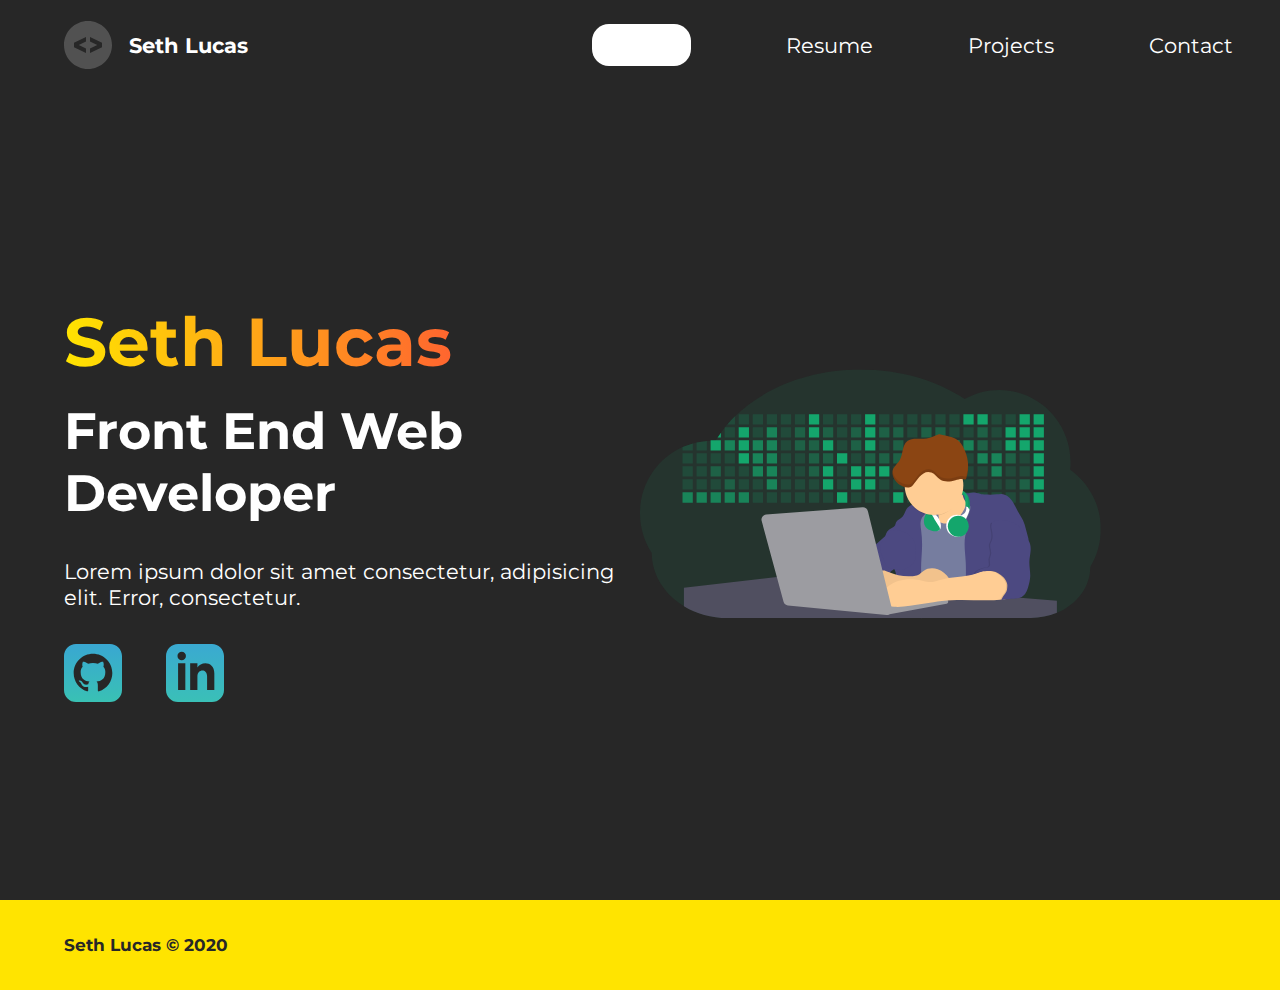
==== index.html @ f6b3a0ad "Initial commit" ====
<!DOCTYPE html>
<html lang="en">
  <head>
    <meta charset="UTF-8" />
    <meta name="viewport" content="width=device-width, initial-scale=1.0" />
    <meta http-equiv="X-UA-Compatible" content="ie=edge" />
    <meta
      name="description"
      content="Seth Lucas is a front end web developer who specializes in html, css"
    />
    <meta name="robots" content="index,follow" />
    <link rel="stylesheet" href="./styles/styles.css" />
    <link
      href="https://fonts.googleapis.com/css2?family=Montserrat:wght@400;500&display=swap"
      rel="stylesheet"
    />
    <title>Seth Lucas | Web Developer</title>
  </head>
  <body>
    <header class="main-head">
      <nav>
        <div class="logo">
          <img src="./icons/code.svg" alt="logo" />
          <h1>Seth Lucas</h1>
        </div>
        <ul>
          <li><a class="active" href="./index.html">Home</a></li>
          <li><a href="">Resume</a></li>
          <li>
            <a href="./projects/index.html">Projects</a>
          </li>
          <li><a href="./contact/index.html">Contact</a></li>
        </ul>
      </nav>
    </header>
    <section class="intro">
      <div class="intro-text">
        <h2>Seth Lucas</h2>
        <h3>
          Front End Web <br />
          Developer
        </h3>
        <p>
          Lorem ipsum dolor sit amet consectetur, adipisicing elit. Error,
          consectetur.
        </p>
        <div class="intro-social">
          <a href="#"
            ><img src="./icons/github.svg" alt="github-social-link"
          /></a>
          <a href="#"
            ><img src="./icons/linked-in.svg" alt="linkedin-social-link"
          /></a>
        </div>
      </div>
      <div class="intro-images">
        <svg
          width="1144"
          height="618"
          viewBox="0 0 1144 618"
          fill="none"
          xmlns="http://www.w3.org/2000/svg"
        >
          <g clip-path="url(#clip0)">
            <path
              opacity="0.1"
              d="M1144 396.23C1144.01 413 1141.71 429.691 1137.15 445.83C1132.74 461.388 1126.26 476.282 1117.88 490.11C1117.88 540.21 1084.06 583.51 1034.97 604.11C1014.46 612.632 992.452 616.983 970.24 616.91H217.17C176.92 616.91 139.62 606.05 109.03 587.55C100.275 582.28 91.9705 576.296 84.2 569.66C50.2 540.44 29.12 500.06 29.12 455.46C10.0381 426.077 -0.0799637 391.775 -1.81681e-05 356.74C-1.81681e-05 283.38 43.39 220.3 105.55 192.45C113.804 188.754 122.333 185.704 131.06 183.33C134.147 182.49 137.267 181.737 140.42 181.07C148.826 179.28 157.352 178.11 165.93 177.57C169.03 177.377 172.147 177.267 175.28 177.24H177C180.46 177.24 183.89 177.36 187.3 177.56L188.42 175.66C189.793 173.367 191.2 171.097 192.64 168.85C195.24 164.757 197.967 160.723 200.82 156.75C203.807 152.557 206.923 148.43 210.17 144.37L211 143.37C212.84 141.077 214.72 138.81 216.64 136.57C222.64 129.577 228.973 122.793 235.64 116.22C307.75 45.54 420.72 0.0400085 547.72 0.0400085C646.54 0.0400085 736.87 27.59 806.06 73.11C832.272 58.2766 861.882 50.4933 892 50.52C989.74 50.52 1069 130.89 1069 230.03C1068.99 236.303 1068.65 242.571 1068 248.81C1091.56 265.488 1110.76 287.588 1123.99 313.245C1137.22 338.902 1144.08 367.364 1144 396.23Z"
              fill="#14A66C"
            />
            <path
              opacity="0.2"
              d="M235.66 116.18V136.53H216.66C222.613 129.543 228.947 122.76 235.66 116.18Z"
              fill="#14A66C"
            />
            <path
              opacity="0.2"
              d="M270.53 111.02H245.02V136.53H270.53V111.02Z"
              fill="#14A66C"
            />
            <path
              opacity="0.2"
              d="M305.39 111.02H279.88V136.53H305.39V111.02Z"
              fill="#14A66C"
            />
            <path
              opacity="0.2"
              d="M340.26 111.02H314.75V136.53H340.26V111.02Z"
              fill="#14A66C"
            />
            <path
              opacity="0.2"
              d="M375.12 111.02H349.61V136.53H375.12V111.02Z"
              fill="#14A66C"
            />
            <path
              opacity="0.2"
              d="M409.99 111.02H384.48V136.53H409.99V111.02Z"
              fill="#14A66C"
            />
            <path
              d="M444.86 111.02H419.35V136.53H444.86V111.02Z"
              fill="#14A66C"
            />
            <path
              opacity="0.2"
              d="M479.72 111.02H454.21V136.53H479.72V111.02Z"
              fill="#14A66C"
            />
            <path
              opacity="0.2"
              d="M514.59 111.02H489.08V136.53H514.59V111.02Z"
              fill="#14A66C"
            />
            <path
              opacity="0.2"
              d="M549.45 111.02H523.94V136.53H549.45V111.02Z"
              fill="#14A66C"
            />
            <path
              d="M584.32 111.02H558.81V136.53H584.32V111.02Z"
              fill="#14A66C"
            />
            <path
              opacity="0.2"
              d="M619.19 111.02H593.68V136.53H619.19V111.02Z"
              fill="#14A66C"
            />
            <path
              opacity="0.2"
              d="M654.05 111.02H628.54V136.53H654.05V111.02Z"
              fill="#14A66C"
            />
            <path
              opacity="0.2"
              d="M688.92 111.02H663.41V136.53H688.92V111.02Z"
              fill="#14A66C"
            />
            <path
              opacity="0.2"
              d="M723.79 111.02H698.28V136.53H723.79V111.02Z"
              fill="#14A66C"
            />
            <path
              opacity="0.2"
              d="M758.65 111.02H733.14V136.53H758.65V111.02Z"
              fill="#14A66C"
            />
            <path
              opacity="0.2"
              d="M793.52 111.02H768.01V136.53H793.52V111.02Z"
              fill="#14A66C"
            />
            <path
              d="M828.38 111.02H802.87V136.53H828.38V111.02Z"
              fill="#14A66C"
            />
            <path
              d="M863.25 111.02H837.74V136.53H863.25V111.02Z"
              fill="#14A66C"
            />
            <path
              opacity="0.2"
              d="M898.12 111.02H872.61V136.53H898.12V111.02Z"
              fill="#14A66C"
            />
            <path
              opacity="0.2"
              d="M932.98 111.02H907.47V136.53H932.98V111.02Z"
              fill="#14A66C"
            />
            <path
              d="M967.85 111.02H942.34V136.53H967.85V111.02Z"
              fill="#14A66C"
            />
            <path
              d="M1002.71 111.02H977.2V136.53H1002.71V111.02Z"
              fill="#14A66C"
            />
            <path
              d="M200.8 156.74V168.84H192.62C195.22 164.72 197.947 160.687 200.8 156.74Z"
              fill="#14A66C"
            />
            <path
              opacity="0.2"
              d="M235.66 143.33H210.15V168.84H235.66V143.33Z"
              fill="#14A66C"
            />
            <path
              d="M270.53 143.33H245.02V168.84H270.53V143.33Z"
              fill="#14A66C"
            />
            <path
              opacity="0.2"
              d="M305.39 143.33H279.88V168.84H305.39V143.33Z"
              fill="#14A66C"
            />
            <path
              opacity="0.7"
              d="M340.26 143.33H314.75V168.84H340.26V143.33Z"
              fill="#14A66C"
            />
            <path
              opacity="0.2"
              d="M375.12 143.33H349.61V168.84H375.12V143.33Z"
              fill="#14A66C"
            />
            <path
              opacity="0.4"
              d="M409.99 143.33H384.48V168.84H409.99V143.33Z"
              fill="#14A66C"
            />
            <path
              d="M444.86 143.33H419.35V168.84H444.86V143.33Z"
              fill="#14A66C"
            />
            <path
              opacity="0.4"
              d="M479.72 143.33H454.21V168.84H479.72V143.33Z"
              fill="#14A66C"
            />
            <path
              opacity="0.2"
              d="M514.59 143.33H489.08V168.84H514.59V143.33Z"
              fill="#14A66C"
            />
            <path
              opacity="0.4"
              d="M549.45 143.33H523.94V168.84H549.45V143.33Z"
              fill="#14A66C"
            />
            <path
              d="M584.32 143.33H558.81V168.84H584.32V143.33Z"
              fill="#14A66C"
            />
            <path
              opacity="0.4"
              d="M619.19 143.33H593.68V168.84H619.19V143.33Z"
              fill="#14A66C"
            />
            <path
              opacity="0.4"
              d="M654.05 143.33H628.54V168.84H654.05V143.33Z"
              fill="#14A66C"
            />
            <path
              opacity="0.2"
              d="M688.92 143.33H663.41V168.84H688.92V143.33Z"
              fill="#14A66C"
            />
            <path
              opacity="0.4"
              d="M723.79 143.33H698.28V168.84H723.79V143.33Z"
              fill="#14A66C"
            />
            <path
              opacity="0.4"
              d="M758.65 143.33H733.14V168.84H758.65V143.33Z"
              fill="#14A66C"
            />
            <path
              opacity="0.2"
              d="M793.52 143.33H768.01V168.84H793.52V143.33Z"
              fill="#14A66C"
            />
            <path
              opacity="0.2"
              d="M828.38 143.33H802.87V168.84H828.38V143.33Z"
              fill="#14A66C"
            />
            <path
              opacity="0.4"
              d="M863.25 143.33H837.74V168.84H863.25V143.33Z"
              fill="#14A66C"
            />
            <path
              opacity="0.2"
              d="M898.12 143.33H872.61V168.84H898.12V143.33Z"
              fill="#14A66C"
            />
            <path
              d="M932.98 143.33H907.47V168.84H932.98V143.33Z"
              fill="#14A66C"
            />
            <path
              d="M967.85 143.33H942.34V168.84H967.85V143.33Z"
              fill="#14A66C"
            />
            <path
              d="M1002.71 143.33H977.2V168.84H1002.71V143.33Z"
              fill="#14A66C"
            />
            <path
              opacity="0.2"
              d="M131.06 183.33V201.16H105.55V192.45C113.804 188.754 122.333 185.704 131.06 183.33Z"
              fill="#14A66C"
            />
            <path
              opacity="0.2"
              d="M165.93 177.57V201.16H140.42V181.07L165.93 177.57Z"
              fill="#14A66C"
            />
            <path
              d="M200.79 175.65H175.28V201.16H200.79V175.65Z"
              fill="#14A66C"
            />
            <path
              opacity="0.7"
              d="M235.66 175.65H210.15V201.16H235.66V175.65Z"
              fill="#14A66C"
            />
            <path
              d="M270.53 175.65H245.02V201.16H270.53V175.65Z"
              fill="#14A66C"
            />
            <path
              opacity="0.7"
              d="M305.39 175.65H279.88V201.16H305.39V175.65Z"
              fill="#14A66C"
            />
            <path
              opacity="0.7"
              d="M340.26 175.65H314.75V201.16H340.26V175.65Z"
              fill="#14A66C"
            />
            <path
              opacity="0.2"
              d="M375.12 175.65H349.61V201.16H375.12V175.65Z"
              fill="#14A66C"
            />
            <path
              opacity="0.4"
              d="M409.99 175.65H384.48V201.16H409.99V175.65Z"
              fill="#14A66C"
            />
            <path
              opacity="0.4"
              d="M444.86 175.65H419.35V201.16H444.86V175.65Z"
              fill="#14A66C"
            />
            <path
              d="M479.72 175.65H454.21V201.16H479.72V175.65Z"
              fill="#14A66C"
            />
            <path
              opacity="0.2"
              d="M514.59 175.65H489.08V201.16H514.59V175.65Z"
              fill="#14A66C"
            />
            <path
              opacity="0.4"
              d="M549.45 175.65H523.94V201.16H549.45V175.65Z"
              fill="#14A66C"
            />
            <path
              d="M584.32 175.65H558.81V201.16H584.32V175.65Z"
              fill="#14A66C"
            />
            <path
              opacity="0.2"
              d="M619.19 175.65H593.68V201.16H619.19V175.65Z"
              fill="#14A66C"
            />
            <path
              opacity="0.4"
              d="M654.05 175.65H628.54V201.16H654.05V175.65Z"
              fill="#14A66C"
            />
            <path
              opacity="0.2"
              d="M688.92 175.65H663.41V201.16H688.92V175.65Z"
              fill="#14A66C"
            />
            <path
              d="M723.79 175.65H698.28V201.16H723.79V175.65Z"
              fill="#14A66C"
            />
            <path
              opacity="0.2"
              d="M758.65 175.65H733.14V201.16H758.65V175.65Z"
              fill="#14A66C"
            />
            <path
              opacity="0.7"
              d="M793.52 175.65H768.01V201.16H793.52V175.65Z"
              fill="#14A66C"
            />
            <path
              opacity="0.7"
              d="M828.38 175.65H802.87V201.16H828.38V175.65Z"
              fill="#14A66C"
            />
            <path
              opacity="0.4"
              d="M863.25 175.65H837.74V201.16H863.25V175.65Z"
              fill="#14A66C"
            />
            <path
              opacity="0.2"
              d="M898.12 175.65H872.61V201.16H898.12V175.65Z"
              fill="#14A66C"
            />
            <path
              d="M932.98 175.65H907.47V201.16H932.98V175.65Z"
              fill="#14A66C"
            />
            <path
              d="M967.85 175.65H942.34V201.16H967.85V175.65Z"
              fill="#14A66C"
            />
            <path
              d="M1002.71 175.65H977.2V201.16H1002.71V175.65Z"
              fill="#14A66C"
            />
            <path
              opacity="0.2"
              d="M131.06 207.96H105.55V233.47H131.06V207.96Z"
              fill="#14A66C"
            />
            <path
              opacity="0.2"
              d="M165.93 207.96H140.42V233.47H165.93V207.96Z"
              fill="#14A66C"
            />
            <path
              opacity="0.2"
              d="M200.79 207.96H175.28V233.47H200.79V207.96Z"
              fill="#14A66C"
            />
            <path
              opacity="0.2"
              d="M235.66 207.96H210.15V233.47H235.66V207.96Z"
              fill="#14A66C"
            />
            <path
              d="M270.53 207.96H245.02V233.47H270.53V207.96Z"
              fill="#14A66C"
            />
            <path
              opacity="0.7"
              d="M305.39 207.96H279.88V233.47H305.39V207.96Z"
              fill="#14A66C"
            />
            <path
              opacity="0.7"
              d="M340.26 207.96H314.75V233.47H340.26V207.96Z"
              fill="#14A66C"
            />
            <path
              opacity="0.2"
              d="M375.12 207.96H349.61V233.47H375.12V207.96Z"
              fill="#14A66C"
            />
            <path
              opacity="0.2"
              d="M409.99 207.96H384.48V233.47H409.99V207.96Z"
              fill="#14A66C"
            />
            <path
              opacity="0.4"
              d="M444.86 207.96H419.35V233.47H444.86V207.96Z"
              fill="#14A66C"
            />
            <path
              opacity="0.4"
              d="M479.72 207.96H454.21V233.47H479.72V207.96Z"
              fill="#14A66C"
            />
            <path
              d="M514.59 207.96H489.08V233.47H514.59V207.96Z"
              fill="#14A66C"
            />
            <path
              opacity="0.2"
              d="M549.45 207.96H523.94V233.47H549.45V207.96Z"
              fill="#14A66C"
            />
            <path
              opacity="0.4"
              d="M584.32 207.96H558.81V233.47H584.32V207.96Z"
              fill="#14A66C"
            />
            <path
              opacity="0.4"
              d="M619.19 207.96H593.68V233.47H619.19V207.96Z"
              fill="#14A66C"
            />
            <path
              opacity="0.4"
              d="M654.05 207.96H628.54V233.47H654.05V207.96Z"
              fill="#14A66C"
            />
            <path
              opacity="0.4"
              d="M688.92 207.96H663.41V233.47H688.92V207.96Z"
              fill="#14A66C"
            />
            <path
              opacity="0.2"
              d="M723.79 207.96H698.28V233.47H723.79V207.96Z"
              fill="#14A66C"
            />
            <path
              opacity="0.2"
              d="M758.65 207.96H733.14V233.47H758.65V207.96Z"
              fill="#14A66C"
            />
            <path
              opacity="0.2"
              d="M793.52 207.96H768.01V233.47H793.52V207.96Z"
              fill="#14A66C"
            />
            <path
              opacity="0.2"
              d="M828.38 207.96H802.87V233.47H828.38V207.96Z"
              fill="#14A66C"
            />
            <path
              opacity="0.7"
              d="M863.25 207.96H837.74V233.47H863.25V207.96Z"
              fill="#14A66C"
            />
            <path
              opacity="0.7"
              d="M898.12 207.96H872.61V233.47H898.12V207.96Z"
              fill="#14A66C"
            />
            <path
              opacity="0.4"
              d="M932.98 207.96H907.47V233.47H932.98V207.96Z"
              fill="#14A66C"
            />
            <path
              opacity="0.2"
              d="M967.85 207.96H942.34V233.47H967.85V207.96Z"
              fill="#14A66C"
            />
            <path
              d="M1002.71 207.96H977.2V233.47H1002.71V207.96Z"
              fill="#14A66C"
            />
            <path
              opacity="0.2"
              d="M131.06 240.28H105.55V265.79H131.06V240.28Z"
              fill="#14A66C"
            />
            <path
              opacity="0.2"
              d="M165.93 240.28H140.42V265.79H165.93V240.28Z"
              fill="#14A66C"
            />
            <path
              opacity="0.4"
              d="M200.79 240.28H175.28V265.79H200.79V240.28Z"
              fill="#14A66C"
            />
            <path
              opacity="0.2"
              d="M235.66 240.28H210.15V265.79H235.66V240.28Z"
              fill="#14A66C"
            />
            <path
              opacity="0.2"
              d="M270.53 240.28H245.02V265.79H270.53V240.28Z"
              fill="#14A66C"
            />
            <path
              opacity="0.7"
              d="M305.39 240.28H279.88V265.79H305.39V240.28Z"
              fill="#14A66C"
            />
            <path
              opacity="0.7"
              d="M340.26 240.28H314.75V265.79H340.26V240.28Z"
              fill="#14A66C"
            />
            <path
              opacity="0.2"
              d="M375.12 240.28H349.61V265.79H375.12V240.28Z"
              fill="#14A66C"
            />
            <path
              opacity="0.2"
              d="M409.99 240.28H384.48V265.79H409.99V240.28Z"
              fill="#14A66C"
            />
            <path
              opacity="0.4"
              d="M444.86 240.28H419.35V265.79H444.86V240.28Z"
              fill="#14A66C"
            />
            <path
              d="M479.72 240.28H454.21V265.79H479.72V240.28Z"
              fill="#14A66C"
            />
            <path
              opacity="0.2"
              d="M514.59 240.28H489.08V265.79H514.59V240.28Z"
              fill="#14A66C"
            />
            <path
              d="M549.45 240.28H523.94V265.79H549.45V240.28Z"
              fill="#14A66C"
            />
            <path
              d="M584.32 240.28H558.81V265.79H584.32V240.28Z"
              fill="#14A66C"
            />
            <path
              d="M619.19 240.28H593.68V265.79H619.19V240.28Z"
              fill="#14A66C"
            />
            <path
              opacity="0.2"
              d="M654.05 240.28H628.54V265.79H654.05V240.28Z"
              fill="#14A66C"
            />
            <path
              d="M688.92 240.28H663.41V265.79H688.92V240.28Z"
              fill="#14A66C"
            />
            <path
              opacity="0.2"
              d="M723.79 240.28H698.28V265.79H723.79V240.28Z"
              fill="#14A66C"
            />
            <path
              opacity="0.2"
              d="M758.65 240.28H733.14V265.79H758.65V240.28Z"
              fill="#14A66C"
            />
            <path
              opacity="0.2"
              d="M793.52 240.28H768.01V265.79H793.52V240.28Z"
              fill="#14A66C"
            />
            <path
              opacity="0.2"
              d="M828.38 240.28H802.87V265.79H828.38V240.28Z"
              fill="#14A66C"
            />
            <path
              opacity="0.2"
              d="M863.25 240.28H837.74V265.79H863.25V240.28Z"
              fill="#14A66C"
            />
            <path
              opacity="0.7"
              d="M898.12 240.28H872.61V265.79H898.12V240.28Z"
              fill="#14A66C"
            />
            <path
              opacity="0.2"
              d="M932.98 240.28H907.47V265.79H932.98V240.28Z"
              fill="#14A66C"
            />
            <path
              opacity="0.2"
              d="M967.85 240.28H942.34V265.79H967.85V240.28Z"
              fill="#14A66C"
            />
            <path
              d="M1002.71 240.28H977.2V265.79H1002.71V240.28Z"
              fill="#14A66C"
            />
            <path
              opacity="0.2"
              d="M131.06 272.59H105.55V298.1H131.06V272.59Z"
              fill="#14A66C"
            />
            <path
              opacity="0.2"
              d="M165.93 272.59H140.42V298.1H165.93V272.59Z"
              fill="#14A66C"
            />
            <path
              opacity="0.2"
              d="M200.79 272.59H175.28V298.1H200.79V272.59Z"
              fill="#14A66C"
            />
            <path
              opacity="0.4"
              d="M235.66 272.59H210.15V298.1H235.66V272.59Z"
              fill="#14A66C"
            />
            <path
              opacity="0.2"
              d="M270.53 272.59H245.02V298.1H270.53V272.59Z"
              fill="#14A66C"
            />
            <path
              opacity="0.2"
              d="M305.39 272.59H279.88V298.1H305.39V272.59Z"
              fill="#14A66C"
            />
            <path
              opacity="0.7"
              d="M340.26 272.59H314.75V298.1H340.26V272.59Z"
              fill="#14A66C"
            />
            <path
              opacity="0.2"
              d="M375.12 272.59H349.61V298.1H375.12V272.59Z"
              fill="#14A66C"
            />
            <path
              opacity="0.2"
              d="M409.99 272.59H384.48V298.1H409.99V272.59Z"
              fill="#14A66C"
            />
            <path
              opacity="0.2"
              d="M444.86 272.59H419.35V298.1H444.86V272.59Z"
              fill="#14A66C"
            />
            <path
              d="M479.72 272.59H454.21V298.1H479.72V272.59Z"
              fill="#14A66C"
            />
            <path
              opacity="0.2"
              d="M514.59 272.59H489.08V298.1H514.59V272.59Z"
              fill="#14A66C"
            />
            <path
              d="M549.45 272.59H523.94V298.1H549.45V272.59Z"
              fill="#14A66C"
            />
            <path
              d="M584.32 272.59H558.81V298.1H584.32V272.59Z"
              fill="#14A66C"
            />
            <path
              opacity="0.2"
              d="M619.19 272.59H593.68V298.1H619.19V272.59Z"
              fill="#14A66C"
            />
            <path
              opacity="0.2"
              d="M654.05 272.59H628.54V298.1H654.05V272.59Z"
              fill="#14A66C"
            />
            <path
              opacity="0.2"
              d="M688.92 272.59H663.41V298.1H688.92V272.59Z"
              fill="#14A66C"
            />
            <path
              opacity="0.2"
              d="M723.79 272.59H698.28V298.1H723.79V272.59Z"
              fill="#14A66C"
            />
            <path
              opacity="0.2"
              d="M758.65 272.59H733.14V298.1H758.65V272.59Z"
              fill="#14A66C"
            />
            <path
              opacity="0.2"
              d="M793.52 272.59H768.01V298.1H793.52V272.59Z"
              fill="#14A66C"
            />
            <path
              opacity="0.2"
              d="M828.38 272.59H802.87V298.1H828.38V272.59Z"
              fill="#14A66C"
            />
            <path
              opacity="0.2"
              d="M863.25 272.59H837.74V298.1H863.25V272.59Z"
              fill="#14A66C"
            />
            <path
              opacity="0.2"
              d="M898.12 272.59H872.61V298.1H898.12V272.59Z"
              fill="#14A66C"
            />
            <path
              opacity="0.2"
              d="M932.98 272.59H907.47V298.1H932.98V272.59Z"
              fill="#14A66C"
            />
            <path
              opacity="0.4"
              d="M967.85 272.59H942.34V298.1H967.85V272.59Z"
              fill="#14A66C"
            />
            <path
              d="M1002.71 272.59H977.2V298.1H1002.71V272.59Z"
              fill="#14A66C"
            />
            <path
              opacity="0.7"
              d="M131.06 304.91H105.55V330.42H131.06V304.91Z"
              fill="#14A66C"
            />
            <path
              opacity="0.7"
              d="M165.93 304.91H140.42V330.42H165.93V304.91Z"
              fill="#14A66C"
            />
            <path
              opacity="0.7"
              d="M200.79 304.91H175.28V330.42H200.79V304.91Z"
              fill="#14A66C"
            />
            <path
              opacity="0.7"
              d="M235.66 304.91H210.15V330.42H235.66V304.91Z"
              fill="#14A66C"
            />
            <path
              opacity="0.7"
              d="M270.53 304.91H245.02V330.42H270.53V304.91Z"
              fill="#14A66C"
            />
            <path
              opacity="0.2"
              d="M305.39 304.91H279.88V330.42H305.39V304.91Z"
              fill="#14A66C"
            />
            <path
              opacity="0.2"
              d="M340.26 304.91H314.75V330.42H340.26V304.91Z"
              fill="#14A66C"
            />
            <path
              opacity="0.2"
              d="M375.12 304.91H349.61V330.42H375.12V304.91Z"
              fill="#14A66C"
            />
            <path
              opacity="0.2"
              d="M409.99 304.91H384.48V330.42H409.99V304.91Z"
              fill="#14A66C"
            />
            <path
              opacity="0.2"
              d="M444.86 304.91H419.35V330.42H444.86V304.91Z"
              fill="#14A66C"
            />
            <path
              opacity="0.2"
              d="M479.72 304.91H454.21V330.42H479.72V304.91Z"
              fill="#14A66C"
            />
            <path
              d="M514.59 304.91H489.08V330.42H514.59V304.91Z"
              fill="#14A66C"
            />
            <path
              opacity="0.2"
              d="M549.45 304.91H523.94V330.42H549.45V304.91Z"
              fill="#14A66C"
            />
            <path
              opacity="0.2"
              d="M584.32 304.91H558.81V330.42H584.32V304.91Z"
              fill="#14A66C"
            />
            <path
              opacity="0.2"
              d="M619.19 304.91H593.68V330.42H619.19V304.91Z"
              fill="#14A66C"
            />
            <path
              d="M654.05 304.91H628.54V330.42H654.05V304.91Z"
              fill="#14A66C"
            />
            <path
              opacity="0.2"
              d="M688.92 304.91H663.41V330.42H688.92V304.91Z"
              fill="#14A66C"
            />
            <path
              opacity="0.2"
              d="M723.79 304.91H698.28V330.42H723.79V304.91Z"
              fill="#14A66C"
            />
            <path
              opacity="0.2"
              d="M758.65 304.91H733.14V330.42H758.65V304.91Z"
              fill="#14A66C"
            />
            <path
              opacity="0.2"
              d="M793.52 304.91H768.01V330.42H793.52V304.91Z"
              fill="#14A66C"
            />
            <path
              opacity="0.2"
              d="M828.38 304.91H802.87V330.42H828.38V304.91Z"
              fill="#14A66C"
            />
            <path
              opacity="0.2"
              d="M863.25 304.91H837.74V330.42H863.25V304.91Z"
              fill="#14A66C"
            />
            <path
              opacity="0.2"
              d="M898.12 304.91H872.61V330.42H898.12V304.91Z"
              fill="#14A66C"
            />
            <path
              opacity="0.2"
              d="M932.98 304.91H907.47V330.42H932.98V304.91Z"
              fill="#14A66C"
            />
            <path
              opacity="0.2"
              d="M967.85 304.91H942.34V330.42H967.85V304.91Z"
              fill="#14A66C"
            />
            <path
              d="M1002.71 304.91H977.2V330.42H1002.71V304.91Z"
              fill="#14A66C"
            />
            <path
              d="M734.52 398.76C753.778 398.76 769.39 383.148 769.39 363.89C769.39 344.632 753.778 329.02 734.52 329.02C715.262 329.02 699.65 344.632 699.65 363.89C699.65 383.148 715.262 398.76 734.52 398.76Z"
              fill="#767D9F"
            />
            <path
              d="M732.71 319.53C736.19 334.717 739.143 350.017 741.57 365.43C742.3 370.01 742.95 374.84 741.29 379.17C739.9 382.78 737.07 385.6 734.85 388.76C732.63 391.92 730.95 395.97 732.3 399.59C733.65 403.21 737.59 405.19 741.35 406.21C752.11 409.11 763.58 407 774.29 403.86C779.139 402.612 783.788 400.686 788.1 398.14C792.64 395.26 796.36 391.26 799.78 387.14C815.39 368.21 825.61 345.49 835.23 322.91C829.049 323.473 822.822 322.556 817.065 320.237C811.307 317.917 806.185 314.261 802.12 309.57C798.18 304.94 795.29 298.49 797.51 292.83C791 296.4 783.27 296.64 776.26 299.08C771.913 300.74 767.728 302.799 763.76 305.23C758.973 307.997 754.213 310.817 749.48 313.69C744.07 316.95 739 319.85 732.71 319.53Z"
              fill="#FFCD94"
            />
            <path
              d="M805.64 345.71C799.53 357.6 791.58 369.03 780.23 376.11C768.88 383.19 753.6 385.11 742.23 378.11C736.63 374.69 732.39 369.49 727.5 365.11C722.61 360.73 716.5 356.98 709.93 357.55C702.69 358.18 697.02 363.83 692.17 369.24C684.81 377.46 677.7 386.03 672.49 395.76C662.49 414.46 660.12 436.32 660.56 457.52C661 478.72 664.07 499.81 664.14 521.01C664.24 547.09 659.82 572.96 655.35 598.65C696.45 593.59 737.6 604.65 778.79 608.84C805.15 611.55 831.71 611.49 858.21 611.42C862.87 611.42 867.83 611.3 871.71 608.72C874.082 606.99 875.999 604.712 877.3 602.08C880.96 595.33 882.43 587.63 883.45 580.02C886.04 560.8 886.12 541.34 886.19 521.94C886.37 474.94 886.54 427.77 880.57 381.14C879.1 369.67 877.22 358.14 872.82 347.41C868.42 336.68 861.24 326.81 851.2 321.06C844.75 317.36 829.8 310.92 822.2 314.65C813.67 318.81 809.73 337.75 805.64 345.71Z"
              fill="#767D9F"
            />
            <path
              d="M808.68 478.43C807.13 449.43 800.82 418.48 814.25 392.74C817.55 386.42 805.71 378.53 809.37 372.41C813.836 364.948 817.223 356.892 819.43 348.48C820.19 345.59 820.8 342.53 820.08 339.63C818.75 334.34 813.52 331.19 809.08 327.97C804.18 324.41 801.66 313.56 800.08 307.69C798.5 301.82 812.65 308.89 818.34 306.8C826.24 303.91 836.28 305.73 844.16 308.66C848.56 310.28 853.34 310.42 858.03 310.54C867.14 310.78 876.28 311.01 885.32 309.89C889.38 309.38 893.45 308.61 897.53 308.84C907.94 309.43 916.99 316.55 923.15 324.97C929.31 333.39 933.23 343.2 938.28 352.32C942.49 359.92 947.51 367.1 951.1 375.01C954.28 382.01 956.29 389.53 958.28 397.01L963.41 416.2C964.307 418.945 964.733 421.823 964.67 424.71C964.41 427.78 963.05 430.64 961.67 433.37C956.452 443.489 950.195 453.037 943 461.86C932.21 475.09 919.11 487.02 912.7 502.86C910.2 509.03 908.81 515.59 907.54 522.13C902.42 548.287 898.78 574.713 896.64 601.28C884.955 595.873 872.707 591.778 860.12 589.07C853.845 587.728 847.503 586.726 841.12 586.07C835.53 585.49 828.32 586.59 823 585.07C814.1 582.54 813.12 567.49 811.77 559.61C809.61 547.06 809.18 534.29 809.1 521.61C809 507.19 809.45 492.8 808.68 478.43Z"
              fill="#4C4981"
            />
            <path
              d="M613.23 424.2C617.44 448.2 622.08 472.27 631.23 494.82C631 495.04 630.77 495.24 630.54 495.44C629.73 496.13 628.89 496.78 628.01 497.44C625.96 498.88 623.71 500.1 622.01 501.98C621.366 502.699 620.858 503.53 620.51 504.43C620.196 505.133 620.033 505.895 620.033 506.665C620.033 507.435 620.196 508.197 620.51 508.9C615.74 511.01 610.2 510.36 604.85 510.16C600.24 509.99 595.77 510.16 592.07 512.69C586.93 516.23 585.38 523.03 584.55 529.21C584.243 531.463 583.98 533.72 583.76 535.98C583.547 538.08 583.373 540.187 583.24 542.3C582.787 549.291 582.723 556.302 583.05 563.3C583.103 564.58 583.173 565.86 583.26 567.14C566.92 566.75 552.03 558.23 537.94 549.95C534.72 548.06 531.4 546.07 529.31 542.95C527.384 539.886 526.569 536.253 527 532.66C527 532.15 527.09 531.66 527.16 531.14C527.608 528.172 528.376 525.262 529.45 522.46C533.858 510.524 540.356 499.468 548.64 489.81C552.22 485.63 556.25 481.54 557.92 476.29C558.65 474 558.92 471.57 559.66 469.29C562.98 459.41 574.96 454.74 579.06 445.15C580.06 442.86 580.52 440.35 581.76 438.15C582.876 436.322 584.316 434.712 586.01 433.4C586.74 432.79 587.5 432.2 588.25 431.61C595.277 426.103 602.047 420.287 608.56 414.16C609.773 413.02 610.973 411.867 612.16 410.7C612.002 415.226 612.361 419.755 613.23 424.2Z"
              fill="#4C4981"
            />
            <path
              d="M714 353.22C712.56 354.74 711 356.17 709.47 357.59L709.06 357.96L707.44 359.46C704.5 361.998 701.955 364.96 699.89 368.25L699.72 368.53C694.62 377.66 696.51 388.9 697.93 399.27C699.691 412.193 700.483 425.229 700.3 438.27C700.04 456.27 697.92 474.15 697.88 492.13C697.88 496.21 697.97 500.28 698.15 504.36C698.44 510.99 698.94 517.61 699.54 524.23C700.19 531.49 700.97 538.74 701.7 545.99C702.28 551.6 702.83 557.2 703.29 562.8C703.52 565.7 703.74 568.59 703.92 571.49C704.13 574.89 704.3 578.3 704.4 581.7C704.47 583.86 704.51 586.01 704.51 588.17C704.51 589.4 704.51 590.62 704.51 591.84C704.51 594.18 704.447 596.513 704.32 598.84C704.187 601.833 703.983 604.833 703.71 607.84C703.4 611.11 702.85 614.68 700.55 616.98C700.41 617.12 700.26 617.25 700.11 617.38L696.87 616.98C674.535 614.306 651.986 613.904 629.57 615.78C630.06 612.4 630.51 609.03 630.95 605.64C631.15 604.04 631.35 602.43 631.54 600.82C631.76 598.98 631.97 597.14 632.17 595.3C632.4 593.3 632.61 591.3 632.81 589.3C633.33 584.147 633.787 578.99 634.18 573.83C634.76 566.303 635.2 558.763 635.5 551.21C635.647 547.603 635.76 543.993 635.84 540.38C635.953 535.9 636.007 531.417 636 526.93C636 522.57 635.963 518.203 635.89 513.83C635.89 512.39 635.83 510.95 635.71 509.52C635.624 508.232 635.447 506.953 635.18 505.69C634.437 502.779 633.433 499.941 632.18 497.21C631.96 496.69 631.75 496.21 631.54 495.66C631.42 495.39 631.31 495.11 631.2 494.84C636.96 489.71 641.06 482.84 645 476.08C651.39 465.19 657.93 453.82 659 441.24C660.07 428.66 653.82 414.53 641.8 410.69C638.53 409.69 635.07 409.41 631.7 408.82C628.52 408.26 621.89 406.99 618.21 404.71C616.21 406.763 614.21 408.78 612.21 410.76C612.331 407.739 613.07 404.775 614.38 402.05L615.8 402.12C615.684 401.8 615.63 401.46 615.64 401.12C615.64 400.05 616.38 398.84 617.96 397.5C622.67 393.5 630.08 392.61 633.05 387.2C634.29 384.95 634.5 382.27 635.5 379.91C638.37 373.18 646.61 370.7 651.57 365.32C656.53 359.94 657.77 352.32 661.78 346.32C664.775 341.938 668.93 338.476 673.78 336.32C674.18 336.13 674.59 335.94 675 335.77C683.3 332.22 693.16 331.41 701.76 331.43C705.1 331.43 713.76 331.53 718 333.22C718.688 333.466 719.317 333.85 719.85 334.35C724.37 339.27 717.34 349.66 714 353.22Z"
              fill="#4C4981"
            />
            <path
              d="M614.72 401.35C622.445 399.024 630.555 398.257 638.579 399.093C646.603 399.929 654.381 402.352 661.46 406.22C668.66 410.22 675.12 415.8 679.08 423C685.03 433.8 684.77 446.82 684.35 459.15C684.14 465.32 683.87 471.71 681.15 477.25C678 483.66 672.06 488.06 666 491.66C662.204 494.082 658.045 495.881 653.68 496.99C646.96 498.45 639.98 497.21 633.21 495.99C625.85 494.63 617.95 492.99 612.84 487.51C609.84 484.33 608.2 480.2 606.58 476.16C604.253 470.327 601.92 464.5 599.58 458.68C595.53 448.57 594.16 440.16 599.51 430.31C601.94 425.82 604.91 421.62 607.31 417.1C608.51 414.8 612.81 401.94 614.72 401.35Z"
              fill="#4C4981"
            />
            <path
              d="M1035 574.22V604.12C1014.49 612.641 992.482 616.993 970.27 616.92H700.58C700.44 617.06 700.29 617.19 700.14 617.32L696.9 616.92H217.17C176.92 616.92 139.62 606.06 109.03 587.56V541.91L339.75 515.28H339.93L474.29 526.66L509.06 529.66L527.12 531.19L564.5 534.36L583.73 535.99L611.73 538.37L615.67 538.7L635.85 540.41L663.23 542.66L701.73 545.92L765.91 551.37L811.06 555.2L885.2 561.49L899.3 562.68L900.82 562.81L902.14 562.92L920.76 564.5L941.2 566.24L943.57 566.44L1035 574.22Z"
              fill="#504F60"
            />
            <path
              d="M764 573.12L474.86 523.77L463.65 580.46L596.19 596.33L637 601.44L749.26 579.33L764 573.12Z"
              fill="#9C9CA1"
            />
            <path
              d="M614.33 598.6L759.19 571.37C759.915 571.231 760.661 571.255 761.376 571.438C762.09 571.622 762.755 571.962 763.323 572.433C763.891 572.905 764.348 573.496 764.66 574.164C764.972 574.833 765.133 575.562 765.13 576.3C765.133 577.471 764.726 578.605 763.978 579.506C763.231 580.407 762.191 581.017 761.04 581.23L619.57 607.72L614.33 598.6Z"
              fill="#9C9CA1"
            />
            <path
              d="M677.17 512.97C681.68 512.55 686.25 511.84 690.31 509.84C695.31 507.35 699.2 503.06 703.83 499.9C714.01 492.9 727.63 491.96 739.3 495.98C750.97 500 760.71 508.61 767.53 518.89C772.06 525.74 775.46 534.48 772.26 542.04C771.162 544.351 769.778 546.515 768.14 548.48L759.8 559.38C758.216 561.671 756.309 563.722 754.14 565.47C751.02 567.74 747.14 568.67 743.32 569.23C733.17 570.71 722.84 569.87 712.61 570.55C695.04 571.72 677.88 577.38 660.27 577.19C650.15 577.08 640.16 575.04 630.27 573L586.5 564C578.88 562.44 570.27 560.16 566.68 553.25C565.07 550.14 564.77 546.54 564.58 543.04C564.06 533.4 564.58 522.68 571.26 515.73C577.54 509.21 587.47 507.15 594.97 502.33C604.15 496.42 607.18 498.33 616.86 502.77C635.745 511.322 656.523 514.837 677.17 512.97Z"
              fill="#FFCD94"
            />
            <path
              opacity="0.05"
              d="M677.17 512.97C681.68 512.55 686.25 511.84 690.31 509.84C695.31 507.35 699.2 503.06 703.83 499.9C714.01 492.9 727.63 491.96 739.3 495.98C750.97 500 760.71 508.61 767.53 518.89C772.06 525.74 775.46 534.48 772.26 542.04C771.162 544.351 769.778 546.515 768.14 548.48L759.8 559.38C758.216 561.671 756.309 563.722 754.14 565.47C751.02 567.74 747.14 568.67 743.32 569.23C733.17 570.71 722.84 569.87 712.61 570.55C695.04 571.72 677.88 577.38 660.27 577.19C650.15 577.08 640.16 575.04 630.27 573L586.5 564C578.88 562.44 570.27 560.16 566.68 553.25C565.07 550.14 564.77 546.54 564.58 543.04C564.06 533.4 564.58 522.68 571.26 515.73C577.54 509.21 587.47 507.15 594.97 502.33C604.15 496.42 607.18 498.33 616.86 502.77C635.745 511.322 656.523 514.837 677.17 512.97Z"
              fill="black"
            />
            <path
              d="M852.94 499.26C840.66 504.01 828.31 508.78 815.45 511.61C793.89 516.36 771.33 515.61 749.94 521.04C738.64 523.92 727.41 528.56 715.8 527.62C710.61 527.2 705.6 525.62 700.55 524.42C672.18 517.42 639.93 519.69 616.89 537.69C609.01 543.84 602.56 551.51 596.71 559.69C595.458 561.457 594.612 563.478 594.232 565.61C593.853 567.742 593.948 569.931 594.513 572.022C595.078 574.112 596.097 576.052 597.499 577.702C598.9 579.353 600.649 580.674 602.62 581.57C611.58 585.691 621.178 588.251 631 589.14C644.13 590.3 657.32 588.44 670.38 586.58C689.76 583.83 709.15 581.07 728.48 577.98C735.42 576.87 742.36 575.72 749.34 574.84C799.57 568.49 850.71 576.21 901.07 570.91C906.16 570.37 911.34 569.67 915.97 567.5C927.69 562 933.49 547.5 931.07 534.76C928.65 522.02 919.31 511.43 908.07 504.93C898.65 499.46 888.49 497.25 878 494.93C868.26 492.66 862.32 495.66 852.94 499.26Z"
              fill="#FFCD94"
            />
            <path
              opacity="0.1"
              d="M960.67 423.1C966.21 430.36 967.39 440.1 966.79 449.19C966.19 458.28 964.03 467.27 963.71 476.4C963.27 488.92 966.29 501.4 965.78 513.88C965.42 522.61 963.35 531.17 960.9 539.55C958.01 549.44 953.83 560.07 944.7 564.82C932.58 571.13 907.16 567.58 894.41 572.52C895.57 565.29 906.69 554.82 907.85 547.59C908.65 542.59 909.46 537.45 908.6 532.44C907.5 526.05 903.75 520.38 899.3 515.66C892.22 508.15 882.98 502.5 872.83 500.66C862.68 498.82 837.83 500.33 829.71 506.74C828.71 500.12 847.31 493.74 853.85 492.31C857.11 491.58 860.85 491.99 863.46 489.92C868.46 486 864.83 478.19 865.07 471.92C865.26 466.92 868.18 462.34 868.77 457.34C869.77 449.34 864.55 441.19 866.6 433.34C867.36 430.44 869.05 427.89 870.22 425.13C873.78 416.68 872.22 407.04 870.32 398.06C869.14 392.42 867.99 386.06 871.13 381.25C874.04 376.76 882.3 392.75 887.59 392.01C905.06 389.56 920.87 376.61 934.98 387.21C942.17 392.61 943.11 398.21 945.98 405.92C948.77 413.26 956 417.02 960.67 423.1Z"
              fill="black"
            />
            <path
              d="M963.67 423.1C969.21 430.36 970.39 440.1 969.79 449.19C969.19 458.28 967.03 467.27 966.71 476.4C966.27 488.92 969.29 501.4 968.78 513.88C968.42 522.61 966.35 531.17 963.9 539.55C961.01 549.44 956.83 560.07 947.7 564.82C935.58 571.13 910.16 567.58 897.41 572.52C898.57 565.29 909.69 554.82 910.85 547.59C911.65 542.59 912.46 537.45 911.6 532.44C910.5 526.05 906.75 520.38 902.3 515.66C895.22 508.15 885.98 502.5 875.83 500.66C865.68 498.82 840.83 500.33 832.71 506.74C831.71 500.12 850.31 493.74 856.85 492.31C860.11 491.58 863.85 491.99 866.46 489.92C871.46 486 867.83 478.19 868.07 471.92C868.26 466.92 871.18 462.34 871.77 457.34C872.77 449.34 867.55 441.19 869.6 433.34C870.36 430.44 872.05 427.89 873.22 425.13C876.78 416.68 875.22 407.04 873.32 398.06C872.14 392.42 870.99 386.06 874.13 381.25C877.04 376.76 882.73 375.06 888.02 374.31C905.732 371.914 923.678 376.544 938.02 387.21C945.21 392.61 946.15 398.21 949.02 405.92C951.77 413.26 959 417.02 963.67 423.1Z"
              fill="#4C4981"
            />
            <path
              d="M302 375.72L356.37 576.66C357.037 579.122 358.439 581.322 360.388 582.968C362.337 584.613 364.741 585.625 367.28 585.87L612 609.38C613.994 609.572 616.006 609.284 617.866 608.539C619.726 607.794 621.381 606.614 622.691 605.098C624.001 603.582 624.929 601.774 625.397 599.826C625.865 597.878 625.859 595.846 625.38 593.9L565.84 351.52C565.132 348.639 563.424 346.102 561.022 344.361C558.62 342.62 555.678 341.787 552.72 342.01L313.13 359.93C311.29 360.073 309.505 360.62 307.901 361.532C306.297 362.445 304.915 363.699 303.852 365.208C302.789 366.716 302.072 368.44 301.752 370.257C301.431 372.074 301.516 373.939 302 375.72Z"
              fill="#9C9CA1"
            />
            <path
              d="M787.11 414.93C801.966 414.93 814.01 402.73 814.01 387.68C814.01 372.63 801.966 360.43 787.11 360.43C772.254 360.43 760.21 372.63 760.21 387.68C760.21 402.73 772.254 414.93 787.11 414.93Z"
              fill="white"
            />
            <path
              d="M809.2 337.97C809.2 337.97 814.87 354.83 798.14 361.92L796 365.66L806.48 376C806.48 376 819.4 352.43 818 344.06C818 344.06 816 335.56 809.2 337.97Z"
              fill="white"
            />
            <path
              d="M790.2 414.93C804.526 414.93 816.14 403.316 816.14 388.99C816.14 374.664 804.526 363.05 790.2 363.05C775.874 363.05 764.26 374.664 764.26 388.99C764.26 403.316 775.874 414.93 790.2 414.93Z"
              fill="#14A66C"
            />
            <path
              d="M818.13 347.89L814.01 341.09L808.01 340.24C809.29 317.85 803.48 311.18 803.48 311.18L802.13 311.05L796.25 310.48L785.19 299V295.74C800.73 297.59 809.32 304.97 813.96 313.62C822.16 328.8 818.13 347.89 818.13 347.89Z"
              fill="#14A66C"
            />
            <path
              opacity="0.1"
              d="M802.18 306.93V311.05L796.3 310.48L785.24 299C785.24 299 802.35 302.83 802.18 306.93Z"
              fill="black"
              stroke="#4C4981"
              stroke-miterlimit="10"
            />
            <path
              opacity="0.1"
              d="M818.13 347.89L814.01 341.09V313.66C822.16 328.8 818.13 347.89 818.13 347.89Z"
              fill="black"
              stroke="#4C4981"
              stroke-miterlimit="10"
            />
            <path
              d="M742.267 399.653C749.168 395.668 748.871 382.233 741.603 369.644C734.335 357.056 722.848 350.081 715.947 354.066C709.045 358.05 709.342 371.486 716.61 384.074C723.878 396.663 735.365 403.638 742.267 399.653Z"
              fill="white"
            />
            <path
              d="M733 374.66C740.27 387.25 749.19 395.66 742.29 399.66C735.39 403.66 715.29 401.66 708.02 389.06C700.75 376.46 707.35 359.06 714.25 355.06C721.15 351.06 725.72 362.04 733 374.66Z"
              fill="#14A66C"
            />
            <path
              opacity="0.1"
              d="M797.73 283.96C797.73 324.19 770.2 362.96 729.97 362.96C710.649 362.96 692.119 355.285 678.457 341.623C664.795 327.961 657.12 309.431 657.12 290.11C657.12 270.789 664.795 252.259 678.457 238.597C692.119 224.935 710.649 217.26 729.97 217.26C770.2 217.3 797.73 243.72 797.73 283.96Z"
              fill="black"
            />
            <path
              d="M729.97 361C770.204 361 802.82 328.384 802.82 288.15C802.82 247.916 770.204 215.3 729.97 215.3C689.736 215.3 657.12 247.916 657.12 288.15C657.12 328.384 689.736 361 729.97 361Z"
              fill="#FFCD94"
            />
            <path
              d="M723.57 255.87C732.24 259.06 737.37 268.02 745.15 273.01C756.15 280.01 770.47 278.2 783.03 274.74C790.03 272.83 797.35 270.5 804.24 272.62C805.253 273.069 806.371 273.228 807.47 273.08C808.97 272.65 809.71 270.99 810.2 269.51C818.72 244.11 814.89 215.34 802.03 191.84C798.71 185.78 794.73 179.92 789.25 175.71C784.93 172.4 779.85 170.23 774.73 168.38C765.373 165.02 755.696 162.63 745.85 161.25C744.111 160.934 742.335 160.877 740.58 161.08C738.17 161.47 736.01 162.77 733.86 163.93C724.652 168.866 714.44 171.64 704 172.04C690 172.57 674 169.27 663.21 178.25C650.21 189.02 653.45 210.03 645.02 224.65C639.44 234.32 628.68 241.34 626.91 252.35C626.449 255.715 626.663 259.139 627.54 262.42C631.66 279.36 648.06 292.48 665.54 292.79C668.224 292.995 670.912 292.444 673.3 291.2C674.864 290.133 676.245 288.819 677.39 287.31C688.84 273.75 701.94 247.91 723.57 255.87Z"
              fill="#8B4513"
            />
            <path
              opacity="0.1"
              d="M810.2 262.14C809.71 263.62 808.97 265.28 807.47 265.71C806.371 265.858 805.253 265.699 804.24 265.25C797.35 263.13 789.99 265.46 783.04 267.37C770.47 270.83 756.12 272.68 745.16 265.64C737.37 260.64 732.25 251.64 723.57 248.5C701.94 240.5 688.84 266.38 677.36 279.94C676.215 281.449 674.834 282.763 673.27 283.83C670.882 285.074 668.194 285.625 665.51 285.42C648.09 285.11 631.68 271.99 627.51 255.05C627.28 254.05 627.08 253.05 626.93 252.05C626.93 252.14 626.93 252.22 626.88 252.31C626.419 255.675 626.633 259.098 627.51 262.38C631.63 279.32 648.04 292.44 665.51 292.75C668.194 292.955 670.882 292.404 673.27 291.16C674.834 290.093 676.215 288.779 677.36 287.27C688.84 273.71 701.94 247.87 723.57 255.83C732.25 259.02 737.37 267.98 745.16 272.97C756.16 279.97 770.47 278.16 783.04 274.7C790.04 272.79 797.35 270.46 804.24 272.58C805.253 273.029 806.371 273.188 807.47 273.04C808.97 272.61 809.71 270.95 810.2 269.47C813.637 259.077 815.155 248.146 814.68 237.21C814.386 245.691 812.877 254.087 810.2 262.14Z"
              fill="black"
            />
          </g>
          <defs>
            <clipPath id="clip0">
              <rect width="1144" height="617.32" fill="white" />
            </clipPath>
          </defs>
        </svg>
        <img class="splash" src="./img/splash-1.svg" alt="" />
      </div>
    </section>
    <footer>
      <h4>Seth Lucas &copy; 2020</h4>
    </footer>
  </body>
</html>
---- styles/styles.css ----
/* GLOBAL STYLES */
* {
  margin: 0;
  padding: 0;
  -webkit-box-sizing: border-box;
          box-sizing: border-box;
}

html {
  font-size: 62.5%;
}

body {
  font-family: "Montserrat", sans-serif;
  background: #272727;
}

h1 {
  font-size: 2.5rem;
}

li,
button,
label,
input,
a,
p {
  font-size: 2.5rem;
}

h2 {
  font-size: 4rem;
}

h3 {
  font-size: 2.5rem;
}

h4,
h5 {
  font-size: 2rem;
}

ul {
  list-style: none;
}

a {
  text-decoration: none;
  color: #ffffff;
}

.main-head {
  width: 95%;
  margin: 0 0 0 auto;
}

nav {
  display: -webkit-box;
  display: -ms-flexbox;
  display: flex;
  -webkit-box-pack: justify;
      -ms-flex-pack: justify;
          justify-content: space-between;
  -webkit-box-align: center;
      -ms-flex-align: center;
          align-items: center;
  -webkit-box-orient: horizontal;
  -webkit-box-direction: normal;
      -ms-flex-direction: row;
          flex-direction: row;
  min-height: 10vh;
  width: 60%;
  -ms-flex-wrap: wrap;
      flex-wrap: wrap;
}

nav .logo {
  display: -webkit-box;
  display: -ms-flexbox;
  display: flex;
  -webkit-box-pack: start;
      -ms-flex-pack: start;
          justify-content: flex-start;
  -webkit-box-align: center;
      -ms-flex-align: center;
          align-items: center;
  -webkit-box-orient: horizontal;
  -webkit-box-direction: normal;
      -ms-flex-direction: row;
          flex-direction: row;
  -webkit-box-flex: 1;
      -ms-flex: 1 1 10rem;
          flex: 1 1 10rem;
}

nav .logo h1 {
  margin: 2rem;
  color: #ffffff;
}

nav ul {
  display: -webkit-box;
  display: -ms-flexbox;
  display: flex;
  -ms-flex-pack: distribute;
      justify-content: space-around;
  -webkit-box-align: center;
      -ms-flex-align: center;
          align-items: center;
  -webkit-box-orient: horizontal;
  -webkit-box-direction: normal;
      -ms-flex-direction: row;
          flex-direction: row;
  -webkit-box-flex: 1;
      -ms-flex: 1 1 40rem;
          flex: 1 1 40rem;
}

.intro {
  min-height: 90vh;
  width: 90%;
  margin: auto;
  -ms-flex-wrap: wrap;
      flex-wrap: wrap;
  display: -webkit-box;
  display: -ms-flexbox;
  display: flex;
  -webkit-box-pack: justify;
      -ms-flex-pack: justify;
          justify-content: space-between;
  -webkit-box-align: center;
      -ms-flex-align: center;
          align-items: center;
  -webkit-box-orient: horizontal;
  -webkit-box-direction: normal;
      -ms-flex-direction: row;
          flex-direction: row;
}

.intro h2 {
  font-size: 8rem;
  padding-top: 2rem;
  background: -webkit-gradient(linear, left top, right top, from(#ffe400), to(#ff652f));
  background: linear-gradient(left, #ffe400, #ff652f);
  -webkit-background-clip: text;
  -webkit-text-fill-color: transparent;
  display: inline-block;
}

.intro h3 {
  font-size: 6rem;
  padding: 2rem 0rem;
  color: #ffffff;
}

.intro p {
  padding-top: 2rem;
  color: #ffffff;
}

.splash {
  position: absolute;
  top: 0%;
  right: 0%;
  height: 100%;
  z-index: -1;
}

.intro-social {
  margin-top: 4rem;
}

.intro-social a {
  margin-right: 5rem;
}

.active {
  background: #ffffff;
  color: white;
  padding: 1rem 2rem;
  border-radius: 2rem;
}

.intro-text,
.intro-images {
  -webkit-box-flex: 1;
      -ms-flex: 1 1 40rem;
          flex: 1 1 40rem;
}

#plant-left {
  -webkit-animation: plant 1.5s ease infinite alternate;
          animation: plant 1.5s ease infinite alternate;
}

#plant-right {
  -webkit-animation: plant 1.5s ease infinite alternate;
          animation: plant 1.5s ease infinite alternate;
}

#me {
  -webkit-animation: me 1s ease infinite alternate;
          animation: me 1s ease infinite alternate;
  -webkit-transform-origin: bottom;
          transform-origin: bottom;
}

#clock-arrow {
  -webkit-animation: clock 1.5s infinite linear;
          animation: clock 1.5s infinite linear;
  transform-box: fill-box;
  -webkit-transform-origin: bottom;
          transform-origin: bottom;
}

@-webkit-keyframes me {
  from {
    -webkit-transform: rotateZ(-5deg);
            transform: rotateZ(-5deg);
  }
  to {
    -webkit-transform: rotateZ(5deg);
            transform: rotateZ(5deg);
  }
}

@keyframes me {
  from {
    -webkit-transform: rotateZ(-5deg);
            transform: rotateZ(-5deg);
  }
  to {
    -webkit-transform: rotateZ(5deg);
            transform: rotateZ(5deg);
  }
}

@-webkit-keyframes plant {
  from {
    -webkit-transform: translateY(0%);
            transform: translateY(0%);
  }
  to {
    -webkit-transform: transalteY(-50%);
            transform: transalteY(-50%);
  }
}

@keyframes plant {
  from {
    -webkit-transform: translateY(0%);
            transform: translateY(0%);
  }
  to {
    -webkit-transform: transalteY(-50%);
            transform: transalteY(-50%);
  }
}

@-webkit-keyframes clock {
  from {
    -webkit-transform: rotateZ(0deg);
            transform: rotateZ(0deg);
  }
  to {
    -webkit-transform: rotateZ(360deg);
            transform: rotateZ(360deg);
  }
}

@keyframes clock {
  from {
    -webkit-transform: rotateZ(0deg);
            transform: rotateZ(0deg);
  }
  to {
    -webkit-transform: rotateZ(360deg);
            transform: rotateZ(360deg);
  }
}

.projects {
  width: 90%;
  margin: auto;
  min-height: 90vh;
  display: -webkit-box;
  display: -ms-flexbox;
  display: flex;
  -webkit-box-pack: justify;
      -ms-flex-pack: justify;
          justify-content: space-between;
  -webkit-box-align: center;
      -ms-flex-align: center;
          align-items: center;
  -webkit-box-orient: horizontal;
  -webkit-box-direction: normal;
      -ms-flex-direction: row;
          flex-direction: row;
  text-align: center;
  -ms-flex-wrap: wrap;
      flex-wrap: wrap;
}

.projects h2 {
  margin: 5rem;
}

.travelly,
.elena {
  -webkit-box-flex: 1;
      -ms-flex: 1 1 40rem;
          flex: 1 1 40rem;
}

.form-section {
  min-height: 80vh;
  display: -webkit-box;
  display: -ms-flexbox;
  display: flex;
  -webkit-box-pack: center;
      -ms-flex-pack: center;
          justify-content: center;
  -webkit-box-align: center;
      -ms-flex-align: center;
          align-items: center;
  -webkit-box-orient: horizontal;
  -webkit-box-direction: normal;
      -ms-flex-direction: row;
          flex-direction: row;
  margin-top: 3rem;
}

.form-section form {
  padding: 3rem 10rem;
  -webkit-box-shadow: 0px 10px 10px rgba(0, 0, 0, 0.2), 0px 20px 40px rgba(0, 0, 0, 0.2);
          box-shadow: 0px 10px 10px rgba(0, 0, 0, 0.2), 0px 20px 40px rgba(0, 0, 0, 0.2);
  display: -webkit-box;
  display: -ms-flexbox;
  display: flex;
  -webkit-box-pack: center;
      -ms-flex-pack: center;
          justify-content: center;
  -webkit-box-align: center;
      -ms-flex-align: center;
          align-items: center;
  -webkit-box-orient: vertical;
  -webkit-box-direction: normal;
      -ms-flex-direction: column;
          flex-direction: column;
  border-radius: 2rem;
}

.form-section form input,
.form-section form textarea {
  margin: 2rem;
}

.form-section form input:focus,
.form-section form textarea:focus {
  outline: 2px solid black;
}

.form-section form textarea {
  font-family: "Monserrat", sans-serif;
  font-size: 2rem;
}

.form-section form button {
  width: 100%;
  padding: 2rem;
  background-color: #ffe400;
  color: white;
}

.form-section form buttonfocus {
  background: #33696b;
}

footer {
  background: #ffe400;
  color: #272727;
  min-height: 10vh;
  padding: 0% 5%;
  display: -webkit-box;
  display: -ms-flexbox;
  display: flex;
  -webkit-box-pack: start;
      -ms-flex-pack: start;
          justify-content: flex-start;
  -webkit-box-align: center;
      -ms-flex-align: center;
          align-items: center;
  -webkit-box-orient: horizontal;
  -webkit-box-direction: normal;
      -ms-flex-direction: row;
          flex-direction: row;
}

footer ul {
  -webkit-box-flex: 1;
      -ms-flex: 1 1 40rem;
          flex: 1 1 40rem;
  display: -webkit-box;
  display: -ms-flexbox;
  display: flex;
  -ms-flex-pack: distribute;
      justify-content: space-around;
  -webkit-box-align: center;
      -ms-flex-align: center;
          align-items: center;
  -webkit-box-orient: horizontal;
  -webkit-box-direction: normal;
      -ms-flex-direction: row;
          flex-direction: row;
}

footer h4 {
  -webkit-box-flex: 1;
      -ms-flex: 1 1 40rem;
          flex: 1 1 40rem;
}

@media screen and (max-width: 1332px) {
  html {
    font-size: 53%;
  }
  .splash {
    display: none;
  }
  svg {
    width: 80%;
  }
  nav {
    width: 100%;
  }
}

@media screen and (max-width: 754px) {
  html {
    font-size: 45%;
  }
  svg {
    height: 60%;
  }
  .main-head {
    width: 100%;
  }
  nav .logo {
    display: -webkit-box;
    display: -ms-flexbox;
    display: flex;
    -webkit-box-pack: center;
        -ms-flex-pack: center;
            justify-content: center;
    -webkit-box-align: center;
        -ms-flex-align: center;
            align-items: center;
    -webkit-box-orient: vertical;
    -webkit-box-direction: normal;
        -ms-flex-direction: column;
            flex-direction: column;
    -webkit-box-flex: 1;
        -ms-flex: 1 1 20rem;
            flex: 1 1 20rem;
    margin-top: 2rem;
  }
  nav ul {
    -webkit-box-flex: 1;
        -ms-flex: 1 1 60rem;
            flex: 1 1 60rem;
    margin: 2rem 0rem;
  }
  .intro-text {
    margin-top: 5rem;
    text-align: center;
  }
  .intro-images {
    text-align: center;
  }
  .intro-social {
    display: -webkit-box;
    display: -ms-flexbox;
    display: flex;
    -webkit-box-pack: center;
        -ms-flex-pack: center;
            justify-content: center;
    -webkit-box-align: center;
        -ms-flex-align: center;
            align-items: center;
    -webkit-box-orient: horizontal;
    -webkit-box-direction: normal;
        -ms-flex-direction: row;
            flex-direction: row;
  }
  .intro-social a {
    margin: 2rem;
  }
  .elena,
  .travelly {
    -webkit-box-flex: 1;
        -ms-flex: 1 1 50rem;
            flex: 1 1 50rem;
  }
  .elena img,
  .travelly img {
    width: 100%;
    height: 100%;
  }
  form {
    padding: 0rem;
    width: 100%;
  }
}
/*# sourceMappingURL=styles.css.map */
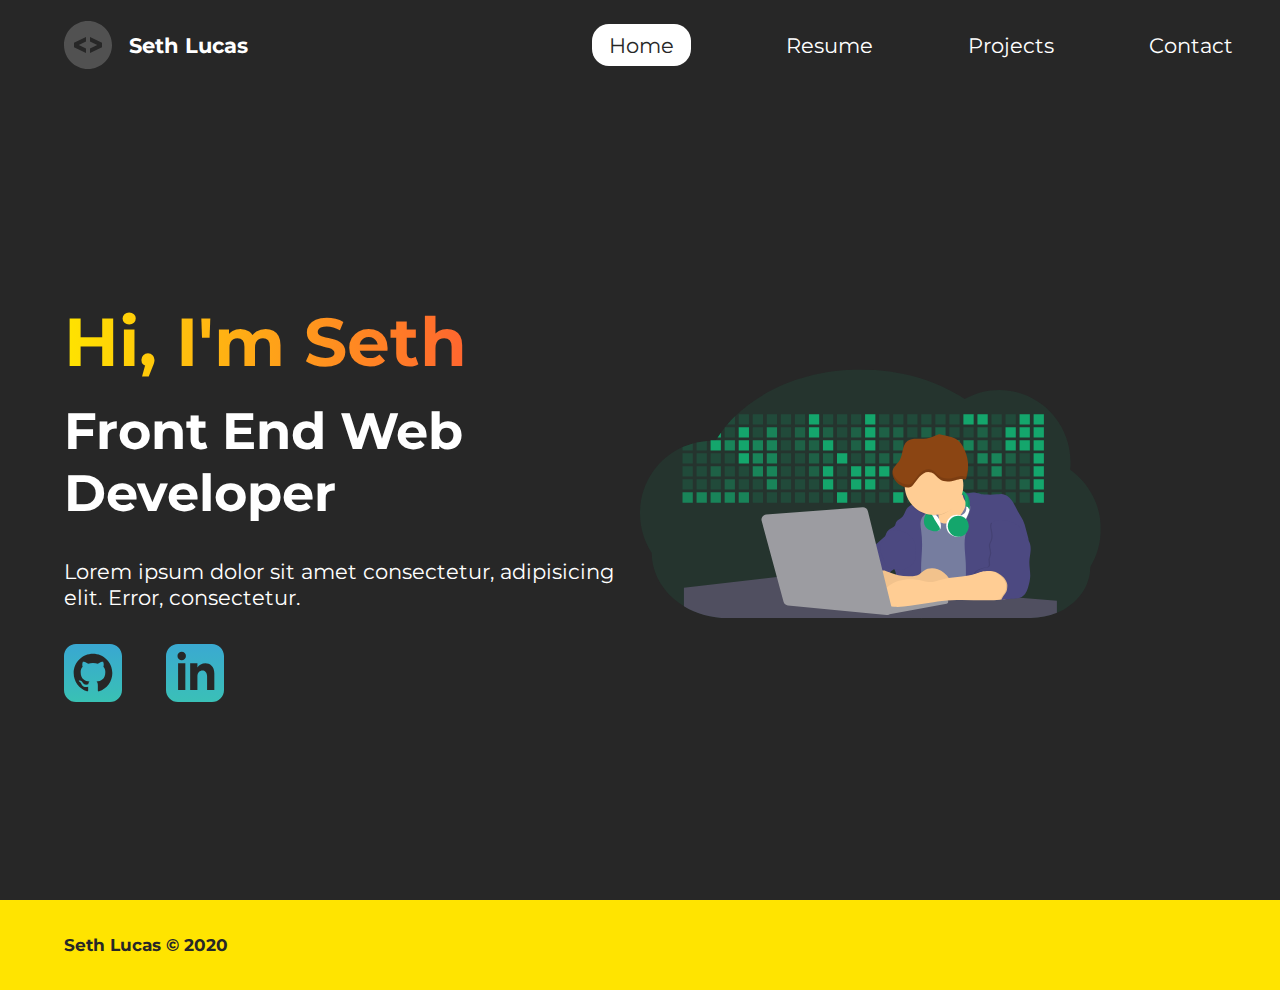
==== commit 9eb65fed: "portfolio - home" ====
--- a/index.html
+++ b/index.html
@@ -35,7 +35,7 @@
     </header>
     <section class="intro">
       <div class="intro-text">
-        <h2>Seth Lucas</h2>
+        <h2>Hi, I'm Seth</h2>
         <h3>
           Front End Web <br />
           Developer
--- a/styles/styles.css
+++ b/styles/styles.css
@@ -177,7 +177,7 @@
 
 .active {
   background: #ffffff;
-  color: white;
+  color: #272727;
   padding: 1rem 2rem;
   border-radius: 2rem;
 }
@@ -187,97 +187,6 @@
   -webkit-box-flex: 1;
       -ms-flex: 1 1 40rem;
           flex: 1 1 40rem;
-}
-
-#plant-left {
-  -webkit-animation: plant 1.5s ease infinite alternate;
-          animation: plant 1.5s ease infinite alternate;
-}
-
-#plant-right {
-  -webkit-animation: plant 1.5s ease infinite alternate;
-          animation: plant 1.5s ease infinite alternate;
-}
-
-#me {
-  -webkit-animation: me 1s ease infinite alternate;
-          animation: me 1s ease infinite alternate;
-  -webkit-transform-origin: bottom;
-          transform-origin: bottom;
-}
-
-#clock-arrow {
-  -webkit-animation: clock 1.5s infinite linear;
-          animation: clock 1.5s infinite linear;
-  transform-box: fill-box;
-  -webkit-transform-origin: bottom;
-          transform-origin: bottom;
-}
-
-@-webkit-keyframes me {
-  from {
-    -webkit-transform: rotateZ(-5deg);
-            transform: rotateZ(-5deg);
-  }
-  to {
-    -webkit-transform: rotateZ(5deg);
-            transform: rotateZ(5deg);
-  }
-}
-
-@keyframes me {
-  from {
-    -webkit-transform: rotateZ(-5deg);
-            transform: rotateZ(-5deg);
-  }
-  to {
-    -webkit-transform: rotateZ(5deg);
-            transform: rotateZ(5deg);
-  }
-}
-
-@-webkit-keyframes plant {
-  from {
-    -webkit-transform: translateY(0%);
-            transform: translateY(0%);
-  }
-  to {
-    -webkit-transform: transalteY(-50%);
-            transform: transalteY(-50%);
-  }
-}
-
-@keyframes plant {
-  from {
-    -webkit-transform: translateY(0%);
-            transform: translateY(0%);
-  }
-  to {
-    -webkit-transform: transalteY(-50%);
-            transform: transalteY(-50%);
-  }
-}
-
-@-webkit-keyframes clock {
-  from {
-    -webkit-transform: rotateZ(0deg);
-            transform: rotateZ(0deg);
-  }
-  to {
-    -webkit-transform: rotateZ(360deg);
-            transform: rotateZ(360deg);
-  }
-}
-
-@keyframes clock {
-  from {
-    -webkit-transform: rotateZ(0deg);
-            transform: rotateZ(0deg);
-  }
-  to {
-    -webkit-transform: rotateZ(360deg);
-            transform: rotateZ(360deg);
-  }
 }
 
 .projects {
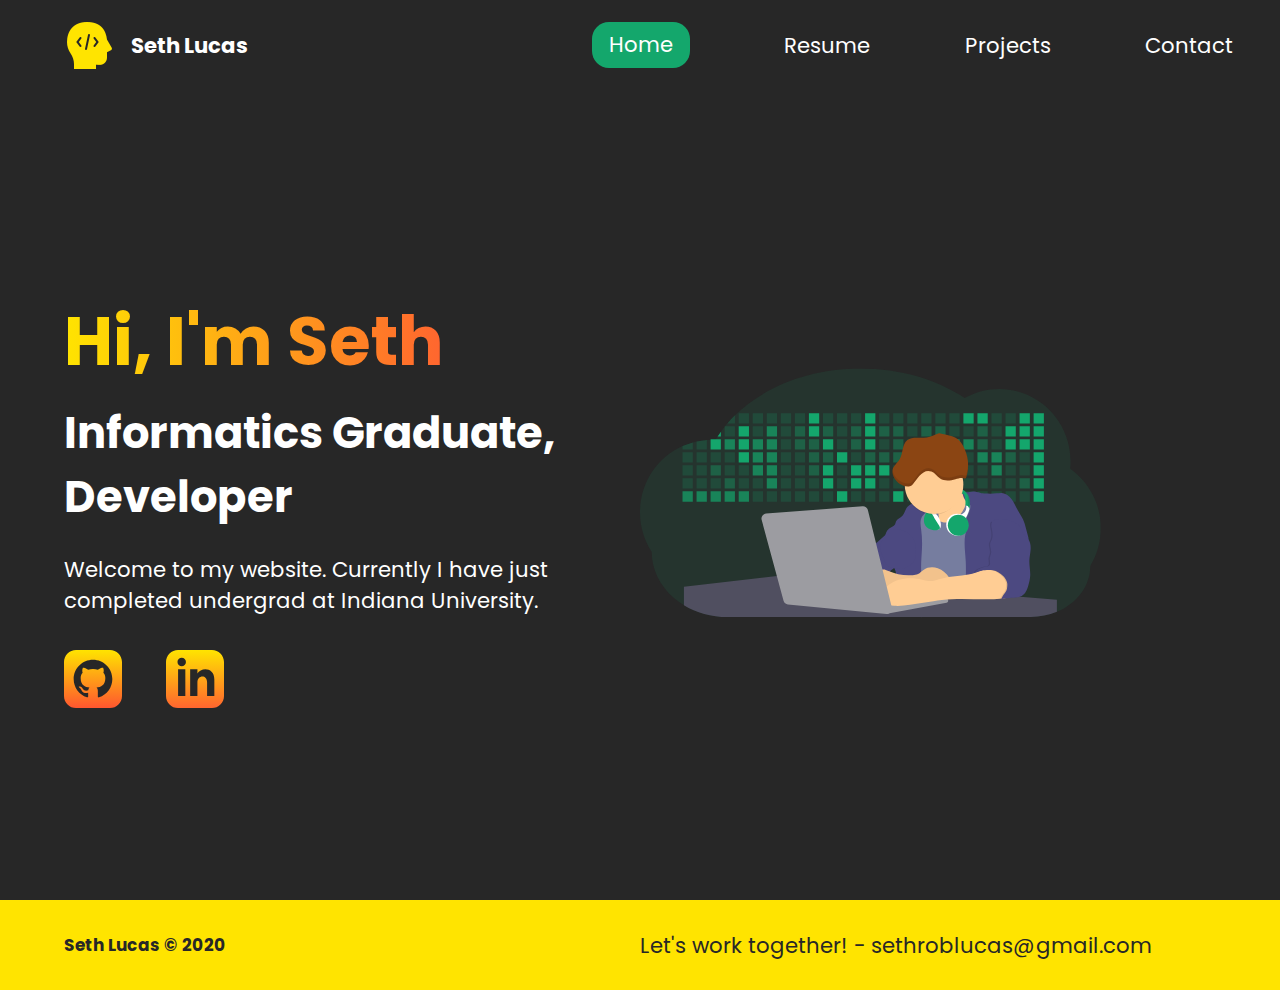
==== commit 4b434cc7: "finalized home" ====
--- a/index.html
+++ b/index.html
@@ -6,21 +6,21 @@
     <meta http-equiv="X-UA-Compatible" content="ie=edge" />
     <meta
       name="description"
-      content="Seth Lucas is a front end web developer who specializes in html, css"
+      content="Seth Lucas is a informatics graduate and front end developer who specializes in HTML5, CC3, and JavaScript."
     />
     <meta name="robots" content="index,follow" />
     <link rel="stylesheet" href="./styles/styles.css" />
     <link
-      href="https://fonts.googleapis.com/css2?family=Montserrat:wght@400;500&display=swap"
+      href="https://fonts.googleapis.com/css2?family=Poppins:ital,wght@0,500;1,400&display=swap"
       rel="stylesheet"
     />
-    <title>Seth Lucas | Web Developer</title>
+    <title>Seth Lucas | Informatics Grad</title>
   </head>
   <body>
     <header class="main-head">
       <nav>
         <div class="logo">
-          <img src="./icons/code.svg" alt="logo" />
+          <img src="./icons/dev.png" alt="logo" />
           <h1>Seth Lucas</h1>
         </div>
         <ul>
@@ -37,19 +37,19 @@
       <div class="intro-text">
         <h2>Hi, I'm Seth</h2>
         <h3>
-          Front End Web <br />
+          Informatics Graduate, <br />
           Developer
         </h3>
         <p>
-          Lorem ipsum dolor sit amet consectetur, adipisicing elit. Error,
-          consectetur.
+          Welcome to my website. Currently I have just completed undergrad at
+          Indiana University.
         </p>
         <div class="intro-social">
-          <a href="#"
-            ><img src="./icons/github.svg" alt="github-social-link"
+          <a href="https://github.com/sethroblucas"
+            ><img src="./icons/github 1.svg" alt="github-social-link"
           /></a>
-          <a href="#"
-            ><img src="./icons/linked-in.svg" alt="linkedin-social-link"
+          <a href="https://www.linkedin.com/in/seth-lucas-882796159/"
+            ><img src="./icons/linked-in 1.svg" alt="linkedin-social-link"
           /></a>
         </div>
       </div>
@@ -1049,6 +1049,11 @@
     </section>
     <footer>
       <h4>Seth Lucas &copy; 2020</h4>
+      <ul>
+        <li>
+          <p>Let's work together! - sethroblucas@gmail.com</p>
+        </li>
+      </ul>
     </footer>
   </body>
 </html>
--- a/styles/styles.css
+++ b/styles/styles.css
@@ -11,7 +11,7 @@
 }
 
 body {
-  font-family: "Montserrat", sans-serif;
+  font-family: "Poppins", sans-serif;
   background: #272727;
 }
 
@@ -149,8 +149,8 @@
 }
 
 .intro h3 {
-  font-size: 6rem;
-  padding: 2rem 0rem;
+  font-size: 5.1rem;
+  padding: 1rem 0rem;
   color: #ffffff;
 }
 
@@ -176,8 +176,8 @@
 }
 
 .active {
-  background: #ffffff;
-  color: #272727;
+  background: #14a76c;
+  color: #ffffff;
   padding: 1rem 2rem;
   border-radius: 2rem;
 }
@@ -313,15 +313,17 @@
   display: -webkit-box;
   display: -ms-flexbox;
   display: flex;
-  -ms-flex-pack: distribute;
-      justify-content: space-around;
-  -webkit-box-align: center;
-      -ms-flex-align: center;
-          align-items: center;
-  -webkit-box-orient: horizontal;
-  -webkit-box-direction: normal;
-      -ms-flex-direction: row;
-          flex-direction: row;
+  -webkit-box-pack: start;
+      -ms-flex-pack: start;
+          justify-content: flex-start;
+  -webkit-box-align: center;
+      -ms-flex-align: center;
+          align-items: center;
+  -webkit-box-orient: horizontal;
+  -webkit-box-direction: normal;
+      -ms-flex-direction: row;
+          flex-direction: row;
+  font-size: 1rem;
 }
 
 footer h4 {
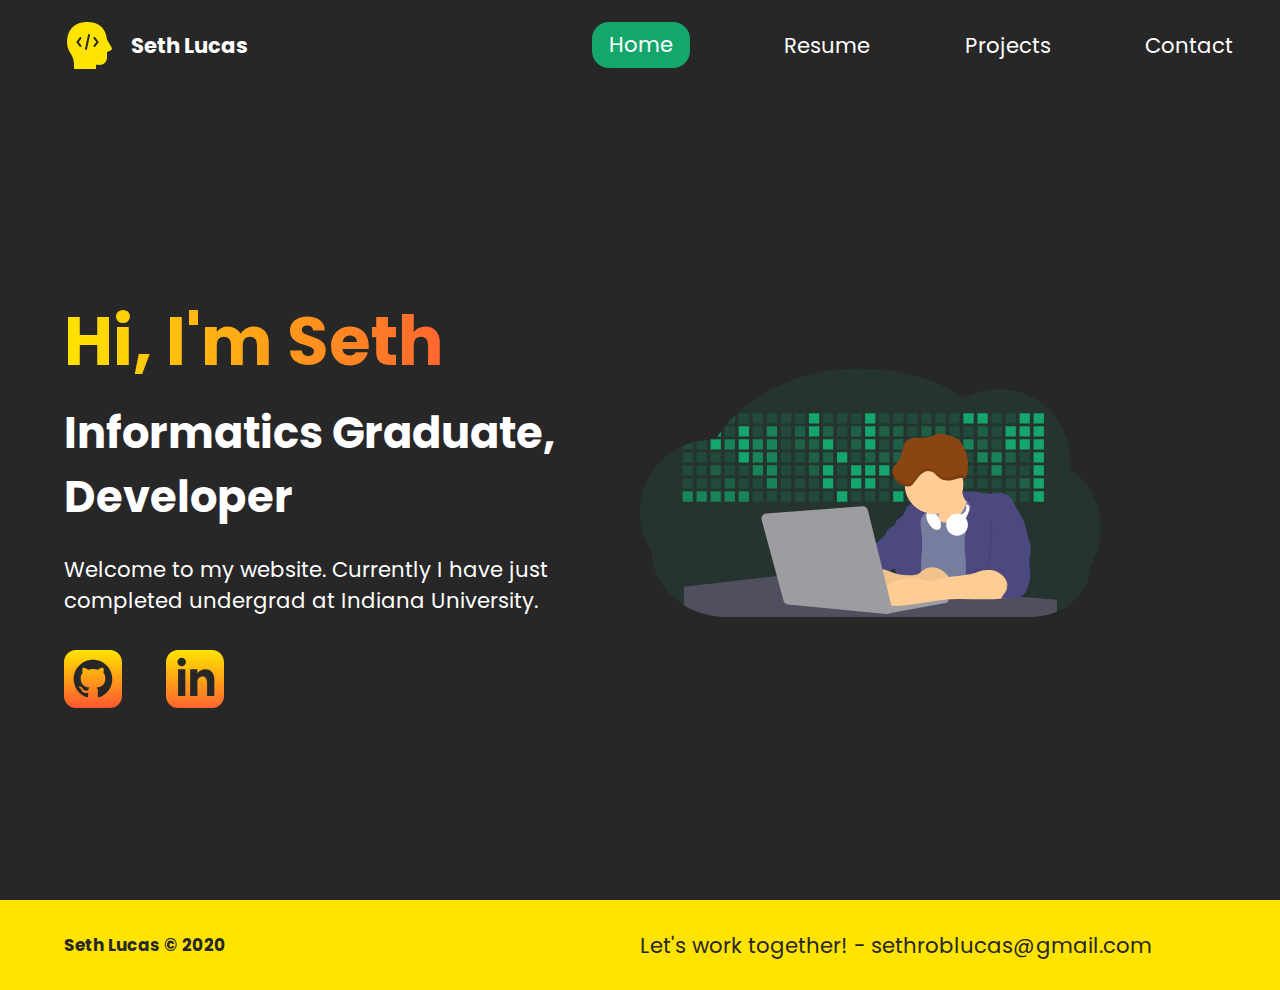
==== commit a09e1ed4: "finished resume / animations / links for portfolio" ====
--- a/index.html
+++ b/index.html
@@ -25,7 +25,13 @@
         </div>
         <ul>
           <li><a class="active" href="./index.html">Home</a></li>
-          <li><a href="">Resume</a></li>
+          <li>
+            <a
+              href="http://cgi.sice.indiana.edu/~setlucas/Lucas-Seth-Resume-Port.pdf"
+              target="_blank"
+              >Resume</a
+            >
+          </li>
           <li>
             <a href="./projects/index.html">Projects</a>
           </li>
@@ -45,10 +51,12 @@
           Indiana University.
         </p>
         <div class="intro-social">
-          <a href="https://github.com/sethroblucas"
+          <a href="https://github.com/sethroblucas" target="_blank"
             ><img src="./icons/github 1.svg" alt="github-social-link"
           /></a>
-          <a href="https://www.linkedin.com/in/seth-lucas-882796159/"
+          <a
+            href="https://www.linkedin.com/in/seth-lucas-882796159"
+            target="_blank"
             ><img src="./icons/linked-in 1.svg" alt="linkedin-social-link"
           /></a>
         </div>
@@ -990,12 +998,12 @@
               fill="white"
             />
             <path
+              id="color-change"
               d="M790.2 414.93C804.526 414.93 816.14 403.316 816.14 388.99C816.14 374.664 804.526 363.05 790.2 363.05C775.874 363.05 764.26 374.664 764.26 388.99C764.26 403.316 775.874 414.93 790.2 414.93Z"
-              fill="#14A66C"
-            />
-            <path
+            />
+            <path
+              id="color-change"
               d="M818.13 347.89L814.01 341.09L808.01 340.24C809.29 317.85 803.48 311.18 803.48 311.18L802.13 311.05L796.25 310.48L785.19 299V295.74C800.73 297.59 809.32 304.97 813.96 313.62C822.16 328.8 818.13 347.89 818.13 347.89Z"
-              fill="#14A66C"
             />
             <path
               opacity="0.1"
@@ -1016,8 +1024,8 @@
               fill="white"
             />
             <path
+              id="color-change"
               d="M733 374.66C740.27 387.25 749.19 395.66 742.29 399.66C735.39 403.66 715.29 401.66 708.02 389.06C700.75 376.46 707.35 359.06 714.25 355.06C721.15 351.06 725.72 362.04 733 374.66Z"
-              fill="#14A66C"
             />
             <path
               opacity="0.1"
--- a/styles/styles.css
+++ b/styles/styles.css
@@ -189,6 +189,37 @@
           flex: 1 1 40rem;
 }
 
+#color-change {
+  -webkit-animation: bgcolor 20s infinite;
+  animation: bgcolor 10s infinite;
+  -webkit-animation-direction: alternate;
+  animation-direction: alternate;
+}
+
+@-webkit-keyframes bgcolor {
+  0% {
+    fill: #14a76c;
+  }
+  50% {
+    fill: #ff652f;
+  }
+  100% {
+    fill: #ffe400;
+  }
+}
+
+@keyframes bgcolor {
+  0% {
+    fill: #14a76c;
+  }
+  50% {
+    fill: #ff652f;
+  }
+  100% {
+    fill: #ffe400;
+  }
+}
+
 .projects {
   width: 90%;
   margin: auto;
@@ -242,8 +273,7 @@
 
 .form-section form {
   padding: 3rem 10rem;
-  -webkit-box-shadow: 0px 10px 10px rgba(0, 0, 0, 0.2), 0px 20px 40px rgba(0, 0, 0, 0.2);
-          box-shadow: 0px 10px 10px rgba(0, 0, 0, 0.2), 0px 20px 40px rgba(0, 0, 0, 0.2);
+  background: #ff652f;
   display: -webkit-box;
   display: -ms-flexbox;
   display: flex;
@@ -271,14 +301,14 @@
 }
 
 .form-section form textarea {
-  font-family: "Monserrat", sans-serif;
+  font-family: "Poppins", sans-serif;
   font-size: 2rem;
 }
 
 .form-section form button {
   width: 100%;
   padding: 2rem;
-  background-color: #ffe400;
+  background-color: #14a76c;
   color: white;
 }
 
@@ -323,7 +353,6 @@
   -webkit-box-direction: normal;
       -ms-flex-direction: row;
           flex-direction: row;
-  font-size: 1rem;
 }
 
 footer h4 {
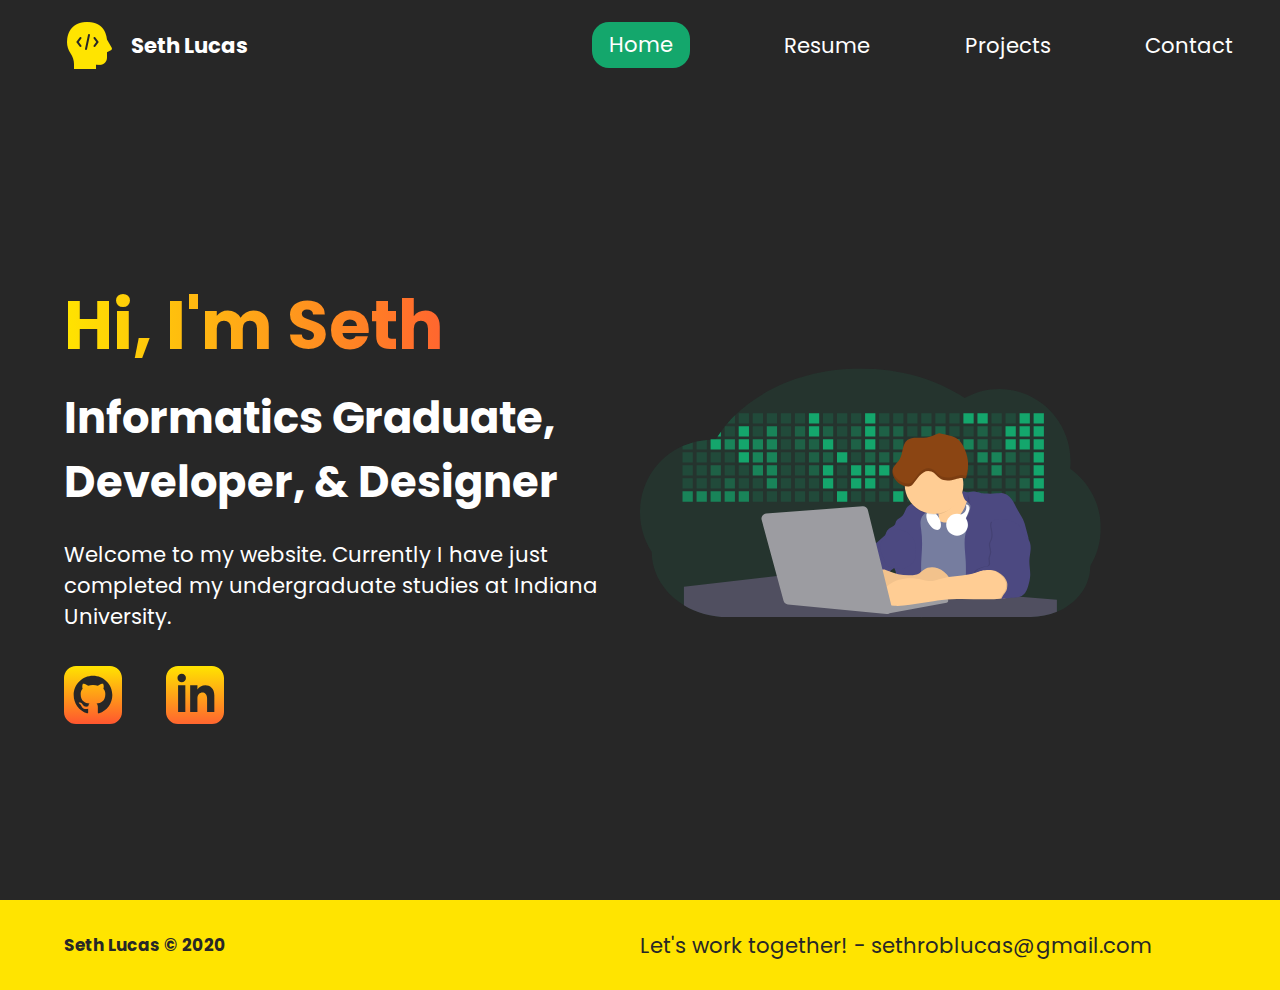
==== commit 6d35af37: "Made small edits to portfolio" ====
--- a/index.html
+++ b/index.html
@@ -9,6 +9,7 @@
       content="Seth Lucas is a informatics graduate and front end developer who specializes in HTML5, CC3, and JavaScript."
     />
     <meta name="robots" content="index,follow" />
+    <link rel="icon" href="./icons/favicon.png" />
     <link rel="stylesheet" href="./styles/styles.css" />
     <link
       href="https://fonts.googleapis.com/css2?family=Poppins:ital,wght@0,500;1,400&display=swap"
@@ -44,11 +45,11 @@
         <h2>Hi, I'm Seth</h2>
         <h3>
           Informatics Graduate, <br />
-          Developer
+          Developer, &amp; Designer
         </h3>
         <p>
-          Welcome to my website. Currently I have just completed undergrad at
-          Indiana University.
+          Welcome to my website. Currently I have just completed my
+          undergraduate studies at Indiana University.
         </p>
         <div class="intro-social">
           <a href="https://github.com/sethroblucas" target="_blank"
--- a/styles/styles.css
+++ b/styles/styles.css
@@ -220,41 +220,159 @@
   }
 }
 
+:root {
+  --d: 700ms;
+  --e: cubic-bezier(0.19, 1, 0.22, 1);
+}
+
 .projects {
-  width: 90%;
-  margin: auto;
+  display: -ms-grid;
+  display: grid;
+  grid-gap: 1rem;
+  padding: 1rem;
+  max-width: 1024px;
+  margin: 0 auto;
   min-height: 90vh;
-  display: -webkit-box;
-  display: -ms-flexbox;
-  display: flex;
-  -webkit-box-pack: justify;
-      -ms-flex-pack: justify;
-          justify-content: space-between;
-  -webkit-box-align: center;
-      -ms-flex-align: center;
-          align-items: center;
-  -webkit-box-orient: horizontal;
-  -webkit-box-direction: normal;
-      -ms-flex-direction: row;
-          flex-direction: row;
+}
+
+.card {
+  position: relative;
+  display: -webkit-box;
+  display: -ms-flexbox;
+  display: flex;
+  -webkit-box-align: end;
+      -ms-flex-align: end;
+          align-items: flex-end;
+  overflow: hidden;
+  padding: 1rem;
+  width: 100%;
   text-align: center;
-  -ms-flex-wrap: wrap;
-      flex-wrap: wrap;
-}
-
-.projects h2 {
-  margin: 5rem;
-}
-
-.travelly,
-.elena {
-  -webkit-box-flex: 1;
-      -ms-flex: 1 1 40rem;
-          flex: 1 1 40rem;
+  color: whitesmoke;
+  background-color: whitesmoke;
+  -webkit-box-shadow: 0 1px 1px rgba(0, 0, 0, 0.1), 0 2px 2px rgba(0, 0, 0, 0.1), 0 4px 4px rgba(0, 0, 0, 0.1), 0 8px 8px rgba(0, 0, 0, 0.1), 0 16px 16px rgba(0, 0, 0, 0.1);
+          box-shadow: 0 1px 1px rgba(0, 0, 0, 0.1), 0 2px 2px rgba(0, 0, 0, 0.1), 0 4px 4px rgba(0, 0, 0, 0.1), 0 8px 8px rgba(0, 0, 0, 0.1), 0 16px 16px rgba(0, 0, 0, 0.1);
+  border-radius: 5%;
+}
+
+.card:before {
+  content: "";
+  position: absolute;
+  top: 0;
+  left: 0;
+  width: 100%;
+  height: 110%;
+  background-size: cover;
+  background-position: 0 0;
+  -webkit-transition: -webkit-transform calc(var(--d) * 1.5) var(--e);
+  transition: -webkit-transform calc(var(--d) * 1.5) var(--e);
+  transition: transform calc(var(--d) * 1.5) var(--e);
+  transition: transform calc(var(--d) * 1.5) var(--e), -webkit-transform calc(var(--d) * 1.5) var(--e);
+  pointer-events: none;
+}
+
+.card:after {
+  content: "";
+  display: block;
+  position: absolute;
+  top: 0;
+  left: 0;
+  width: 100%;
+  height: 200%;
+  pointer-events: none;
+  background-image: -webkit-gradient(linear, left top, left bottom, from(rgba(0, 0, 0, 0)), color-stop(11.7%, rgba(0, 0, 0, 0.009)), color-stop(22.1%, rgba(0, 0, 0, 0.034)), color-stop(31.2%, rgba(0, 0, 0, 0.072)), color-stop(39.4%, rgba(0, 0, 0, 0.123)), color-stop(46.6%, rgba(0, 0, 0, 0.182)), color-stop(53.1%, rgba(0, 0, 0, 0.249)), color-stop(58.9%, rgba(0, 0, 0, 0.32)), color-stop(64.3%, rgba(0, 0, 0, 0.394)), color-stop(69.3%, rgba(0, 0, 0, 0.468)), color-stop(74.1%, rgba(0, 0, 0, 0.54)), color-stop(78.8%, rgba(0, 0, 0, 0.607)), color-stop(83.6%, rgba(0, 0, 0, 0.668)), color-stop(88.7%, rgba(0, 0, 0, 0.721)), color-stop(94.1%, rgba(0, 0, 0, 0.762)), to(rgba(0, 0, 0, 0.79)));
+  background-image: linear-gradient(to bottom, rgba(0, 0, 0, 0) 0%, rgba(0, 0, 0, 0.009) 11.7%, rgba(0, 0, 0, 0.034) 22.1%, rgba(0, 0, 0, 0.072) 31.2%, rgba(0, 0, 0, 0.123) 39.4%, rgba(0, 0, 0, 0.182) 46.6%, rgba(0, 0, 0, 0.249) 53.1%, rgba(0, 0, 0, 0.32) 58.9%, rgba(0, 0, 0, 0.394) 64.3%, rgba(0, 0, 0, 0.468) 69.3%, rgba(0, 0, 0, 0.54) 74.1%, rgba(0, 0, 0, 0.607) 78.8%, rgba(0, 0, 0, 0.668) 83.6%, rgba(0, 0, 0, 0.721) 88.7%, rgba(0, 0, 0, 0.762) 94.1%, rgba(0, 0, 0, 0.79) 100%);
+  -webkit-transform: translateY(-50%);
+          transform: translateY(-50%);
+  -webkit-transition: -webkit-transform calc(var(--d) * 2) var(--e);
+  transition: -webkit-transform calc(var(--d) * 2) var(--e);
+  transition: transform calc(var(--d) * 2) var(--e);
+  transition: transform calc(var(--d) * 2) var(--e), -webkit-transform calc(var(--d) * 2) var(--e);
+}
+
+.content {
+  position: relative;
+  display: -webkit-box;
+  display: -ms-flexbox;
+  display: flex;
+  -webkit-box-orient: vertical;
+  -webkit-box-direction: normal;
+      -ms-flex-direction: column;
+          flex-direction: column;
+  -webkit-box-align: center;
+      -ms-flex-align: center;
+          align-items: center;
+  width: 100%;
+  padding: 1rem;
+  -webkit-transition: -webkit-transform var(--d) var(--e);
+  transition: -webkit-transform var(--d) var(--e);
+  transition: transform var(--d) var(--e);
+  transition: transform var(--d) var(--e), -webkit-transform var(--d) var(--e);
+  z-index: 1;
+}
+
+.content > * + * {
+  margin-top: 1rem;
+}
+
+.title {
+  font-size: 2rem;
+  font-weight: bold;
+  line-height: 1.2;
+}
+
+.copy {
+  font-size: 1.5rem;
+  font-style: italic;
+  line-height: 1.35;
+}
+
+.btn {
+  cursor: pointer;
+  margin-top: 1.5rem;
+  padding: 0.75rem 1.5rem;
+  font-size: 1.5rem;
+  font-weight: bold;
+  letter-spacing: 0.025rem;
+  text-transform: uppercase;
+  color: white;
+  background-color: black;
+  border: none;
+  border-radius: 5%;
+}
+
+.btn:hover {
+  background-color: #0d0d0d;
+}
+
+.btn:focus {
+  outline: 1px dashed yellow;
+  outline-offset: 3px;
+}
+
+.btn a {
+  font-size: 1.5rem;
+}
+
+#SWP {
+  background-image: url(../img/garden-box.png);
+  background-repeat: no-repeat;
+  background-size: cover;
+}
+
+#PIT {
+  background-image: url(../img/PIT-Logo.png);
+  background-repeat: no-repeat;
+  background-size: cover;
+}
+
+#LUM {
+  background-image: url(../img/Luminate-Logo.png);
+  background-repeat: no-repeat;
+  background-size: cover;
 }
 
 .form-section {
-  min-height: 80vh;
+  min-height: 90vh;
   display: -webkit-box;
   display: -ms-flexbox;
   display: flex;
@@ -452,4 +570,66 @@
     width: 100%;
   }
 }
+
+@media (min-width: 600px) {
+  .projects {
+    -ms-grid-columns: (1fr)[2];
+        grid-template-columns: repeat(2, 1fr);
+  }
+}
+
+@media (hover: hover) and (min-width: 600px) {
+  .card:after {
+    -webkit-transform: translateY(0);
+            transform: translateY(0);
+  }
+  .content {
+    -webkit-transform: translateY(calc(100% - 4.5rem));
+            transform: translateY(calc(100% - 4.5rem));
+  }
+  .content > *:not(.title) {
+    opacity: 0;
+    -webkit-transform: translateY(1rem);
+            transform: translateY(1rem);
+    -webkit-transition: opacity var(--d) var(--e), -webkit-transform var(--d) var(--e);
+    transition: opacity var(--d) var(--e), -webkit-transform var(--d) var(--e);
+    transition: transform var(--d) var(--e), opacity var(--d) var(--e);
+    transition: transform var(--d) var(--e), opacity var(--d) var(--e), -webkit-transform var(--d) var(--e);
+  }
+  .card:hover,
+  .card:focus-within {
+    -webkit-box-align: center;
+        -ms-flex-align: center;
+            align-items: center;
+  }
+  .card:hover:before,
+  .card:focus-within:before {
+    -webkit-transform: translateY(-4%);
+            transform: translateY(-4%);
+  }
+  .card:hover:after,
+  .card:focus-within:after {
+    -webkit-transform: translateY(-50%);
+            transform: translateY(-50%);
+  }
+  .card:hover .content,
+  .card:focus-within .content {
+    -webkit-transform: translateY(0);
+            transform: translateY(0);
+  }
+  .card:hover .content > *:not(.title),
+  .card:focus-within .content > *:not(.title) {
+    opacity: 1;
+    -webkit-transform: translateY(0);
+            transform: translateY(0);
+    -webkit-transition-delay: calc(var(--d) / 8);
+            transition-delay: calc(var(--d) / 8);
+  }
+  .card:focus-within:before, .card:focus-within:after,
+  .card:focus-within .content,
+  .card:focus-within .content > *:not(.title) {
+    -webkit-transition-duration: 0s;
+            transition-duration: 0s;
+  }
+}
 /*# sourceMappingURL=styles.css.map */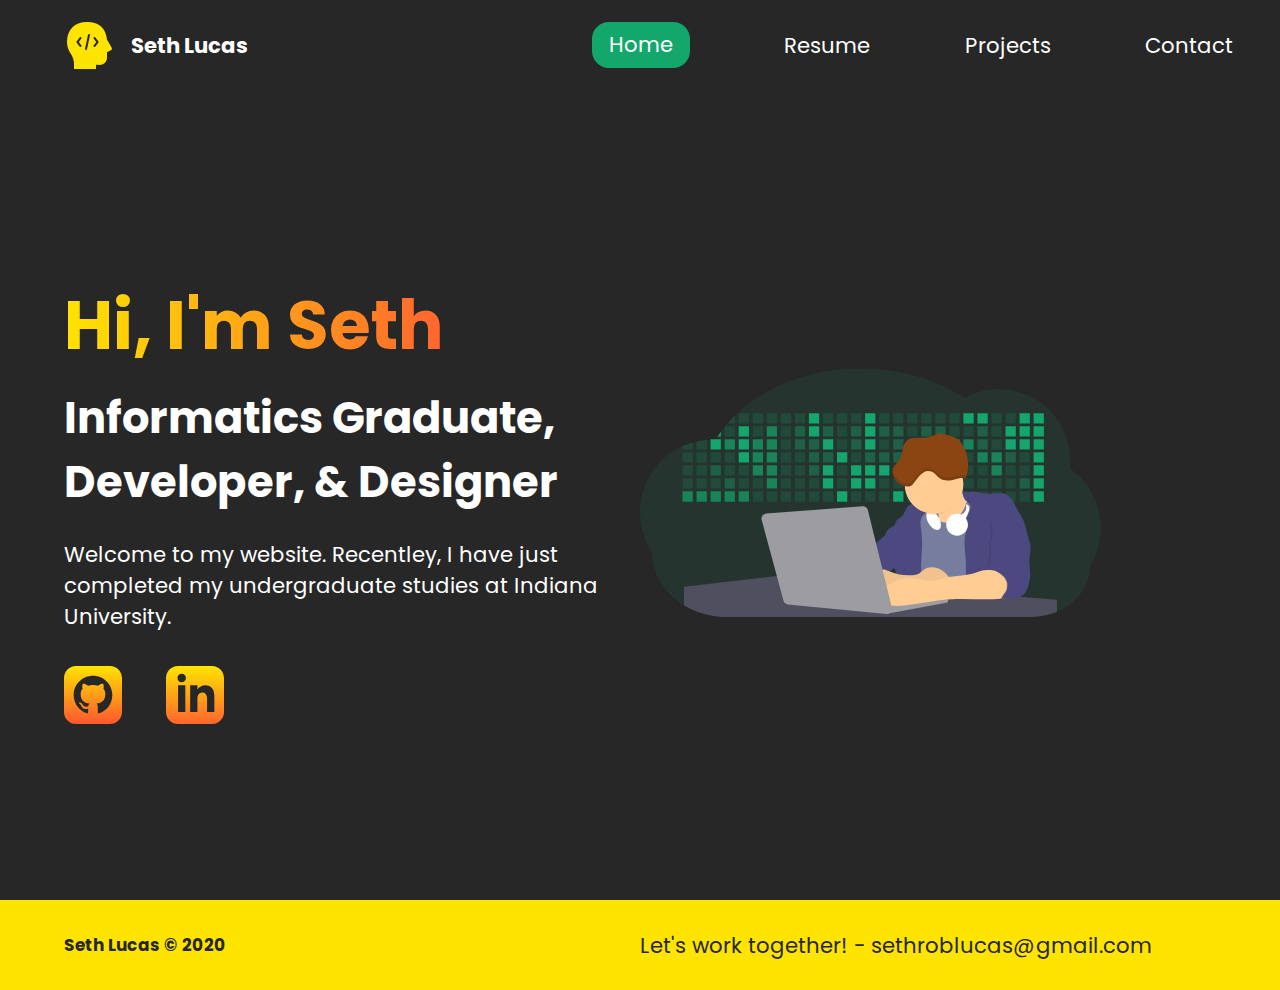
==== commit 6e0c35bb: "Fixed Aubrees Grammer" ====
--- a/index.html
+++ b/index.html
@@ -48,7 +48,7 @@
           Developer, &amp; Designer
         </h3>
         <p>
-          Welcome to my website. Currently I have just completed my
+          Welcome to my website. Recentley, I have just completed my
           undergraduate studies at Indiana University.
         </p>
         <div class="intro-social">
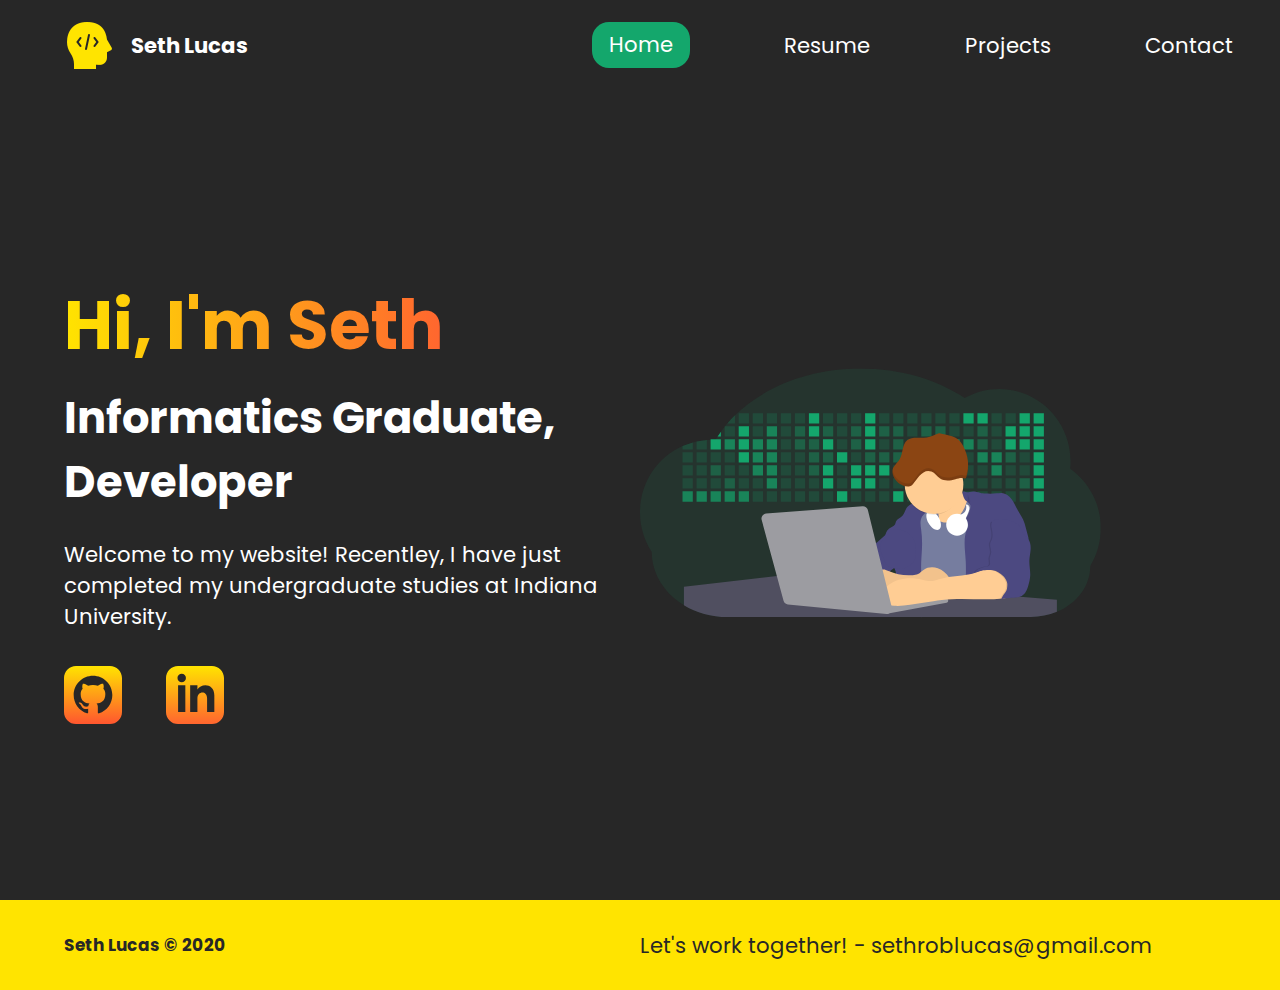
==== commit 5c228cff: "fixed media queries for port" ====
--- a/index.html
+++ b/index.html
@@ -45,10 +45,10 @@
         <h2>Hi, I'm Seth</h2>
         <h3>
           Informatics Graduate, <br />
-          Developer, &amp; Designer
+          Developer<!---s, &amp; Designer -->
         </h3>
         <p>
-          Welcome to my website. Recentley, I have just completed my
+          Welcome to my website! Recentley, I have just completed my
           undergraduate studies at Indiana University.
         </p>
         <div class="intro-social">
--- a/styles/styles.css
+++ b/styles/styles.css
@@ -477,6 +477,18 @@
   -webkit-box-flex: 1;
       -ms-flex: 1 1 40rem;
           flex: 1 1 40rem;
+}
+
+@media screen and (min-width: 2250px) {
+  html {
+    font-size: 80%;
+  }
+}
+
+@media (min-width: 1333px) and (max-width: 1750px) {
+  svg {
+    width: 85%;
+  }
 }
 
 @media screen and (max-width: 1332px) {
